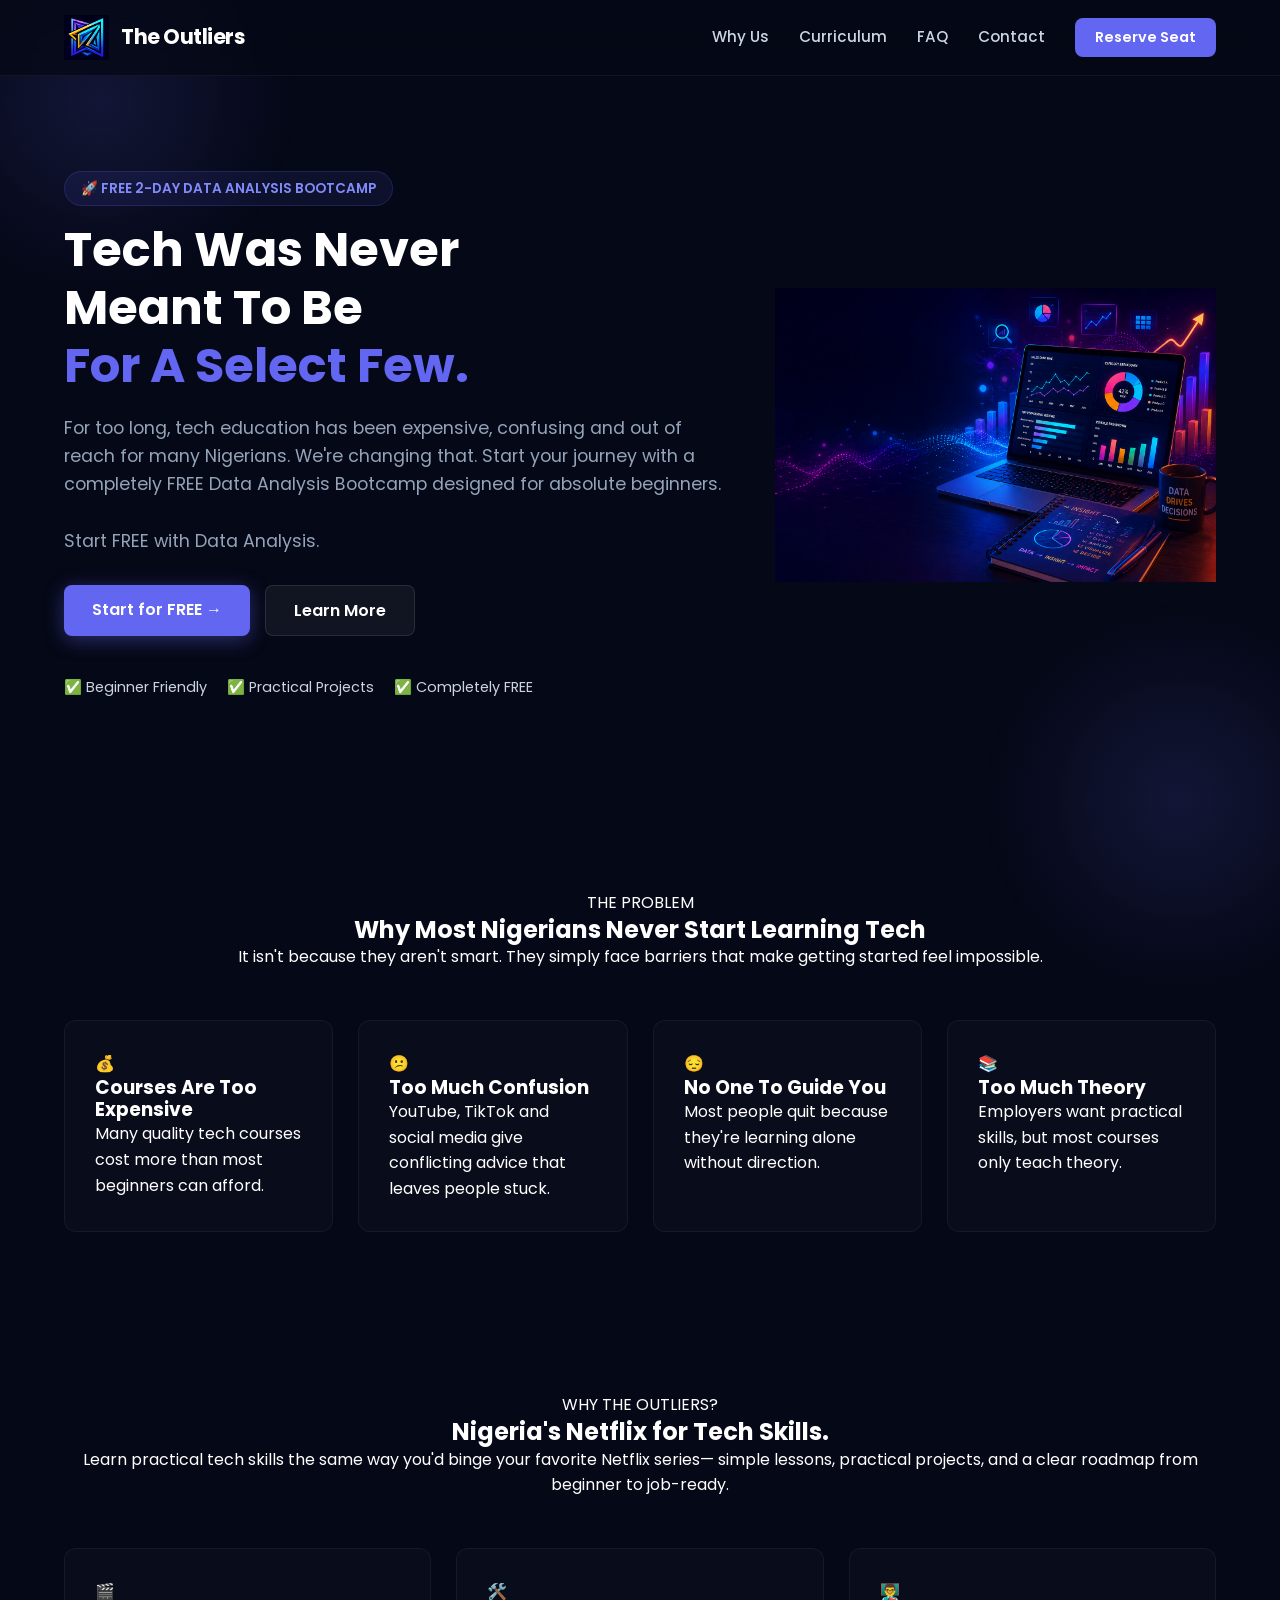
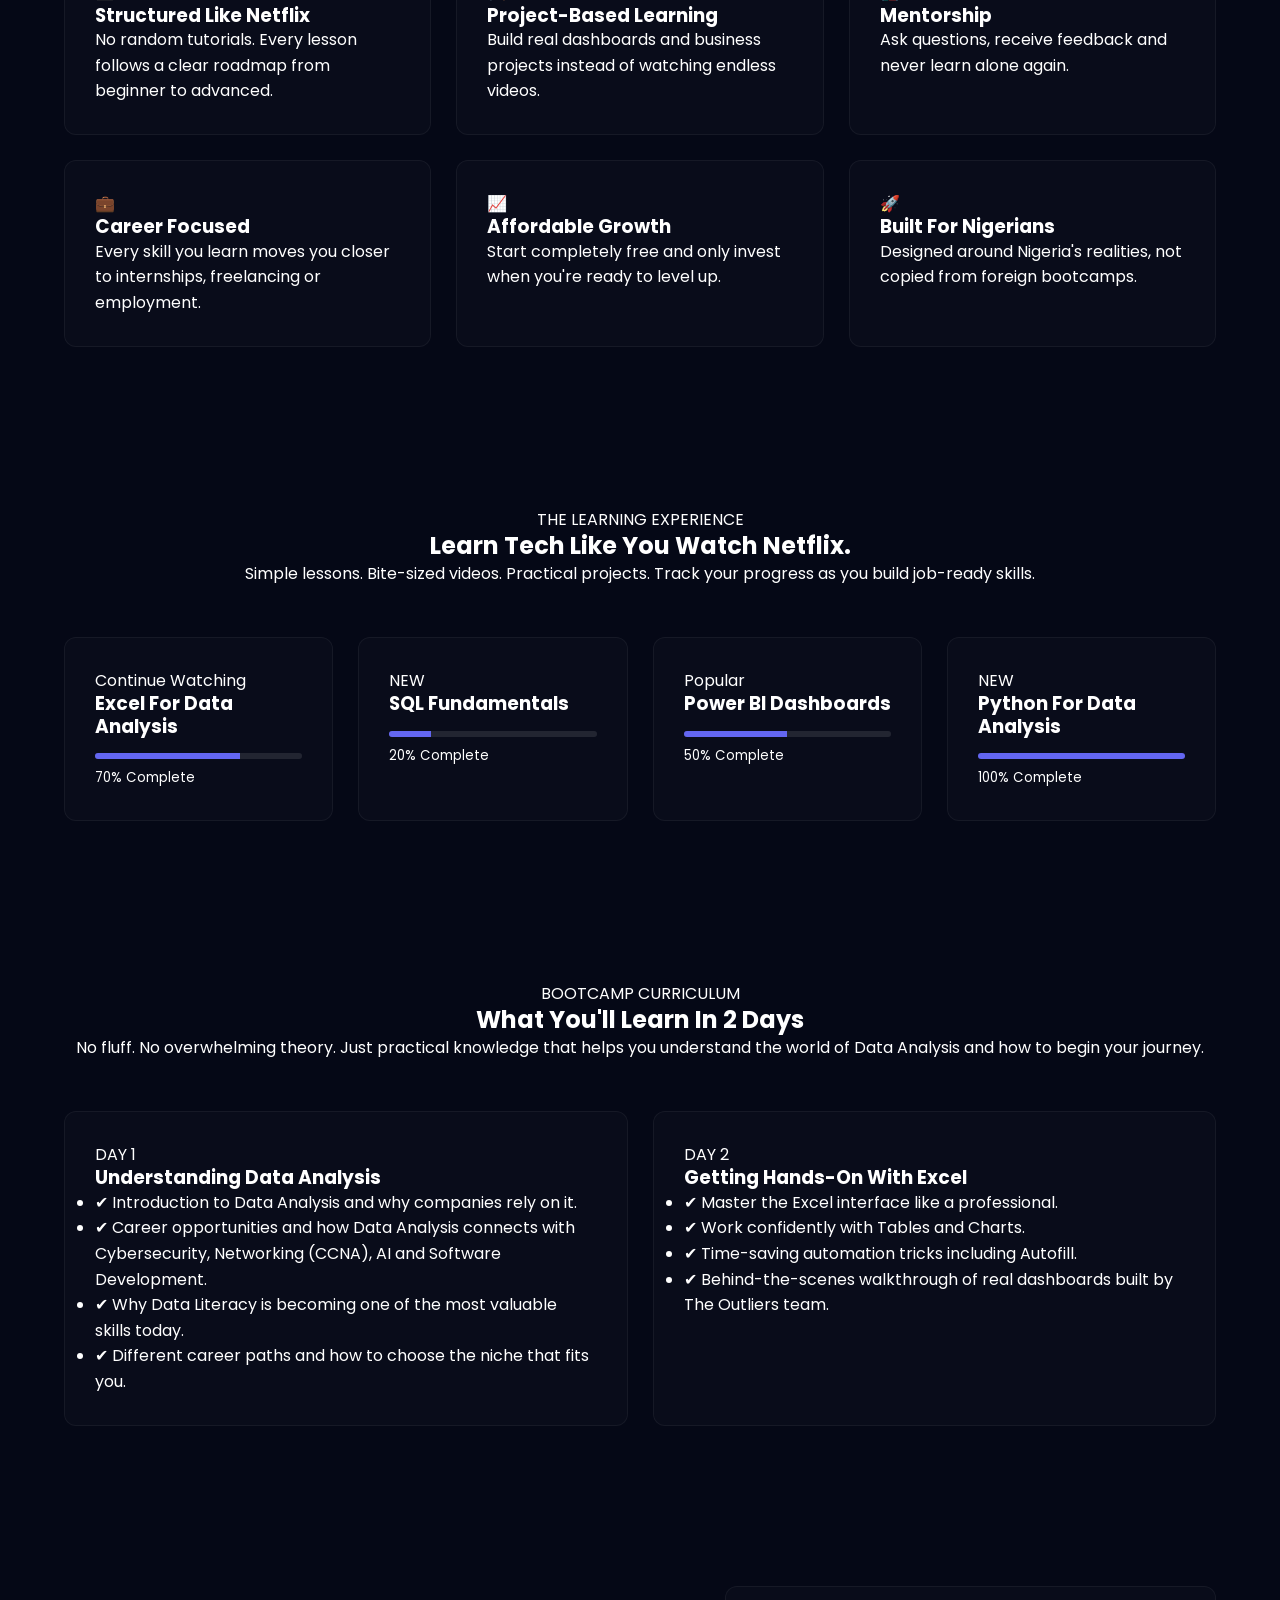
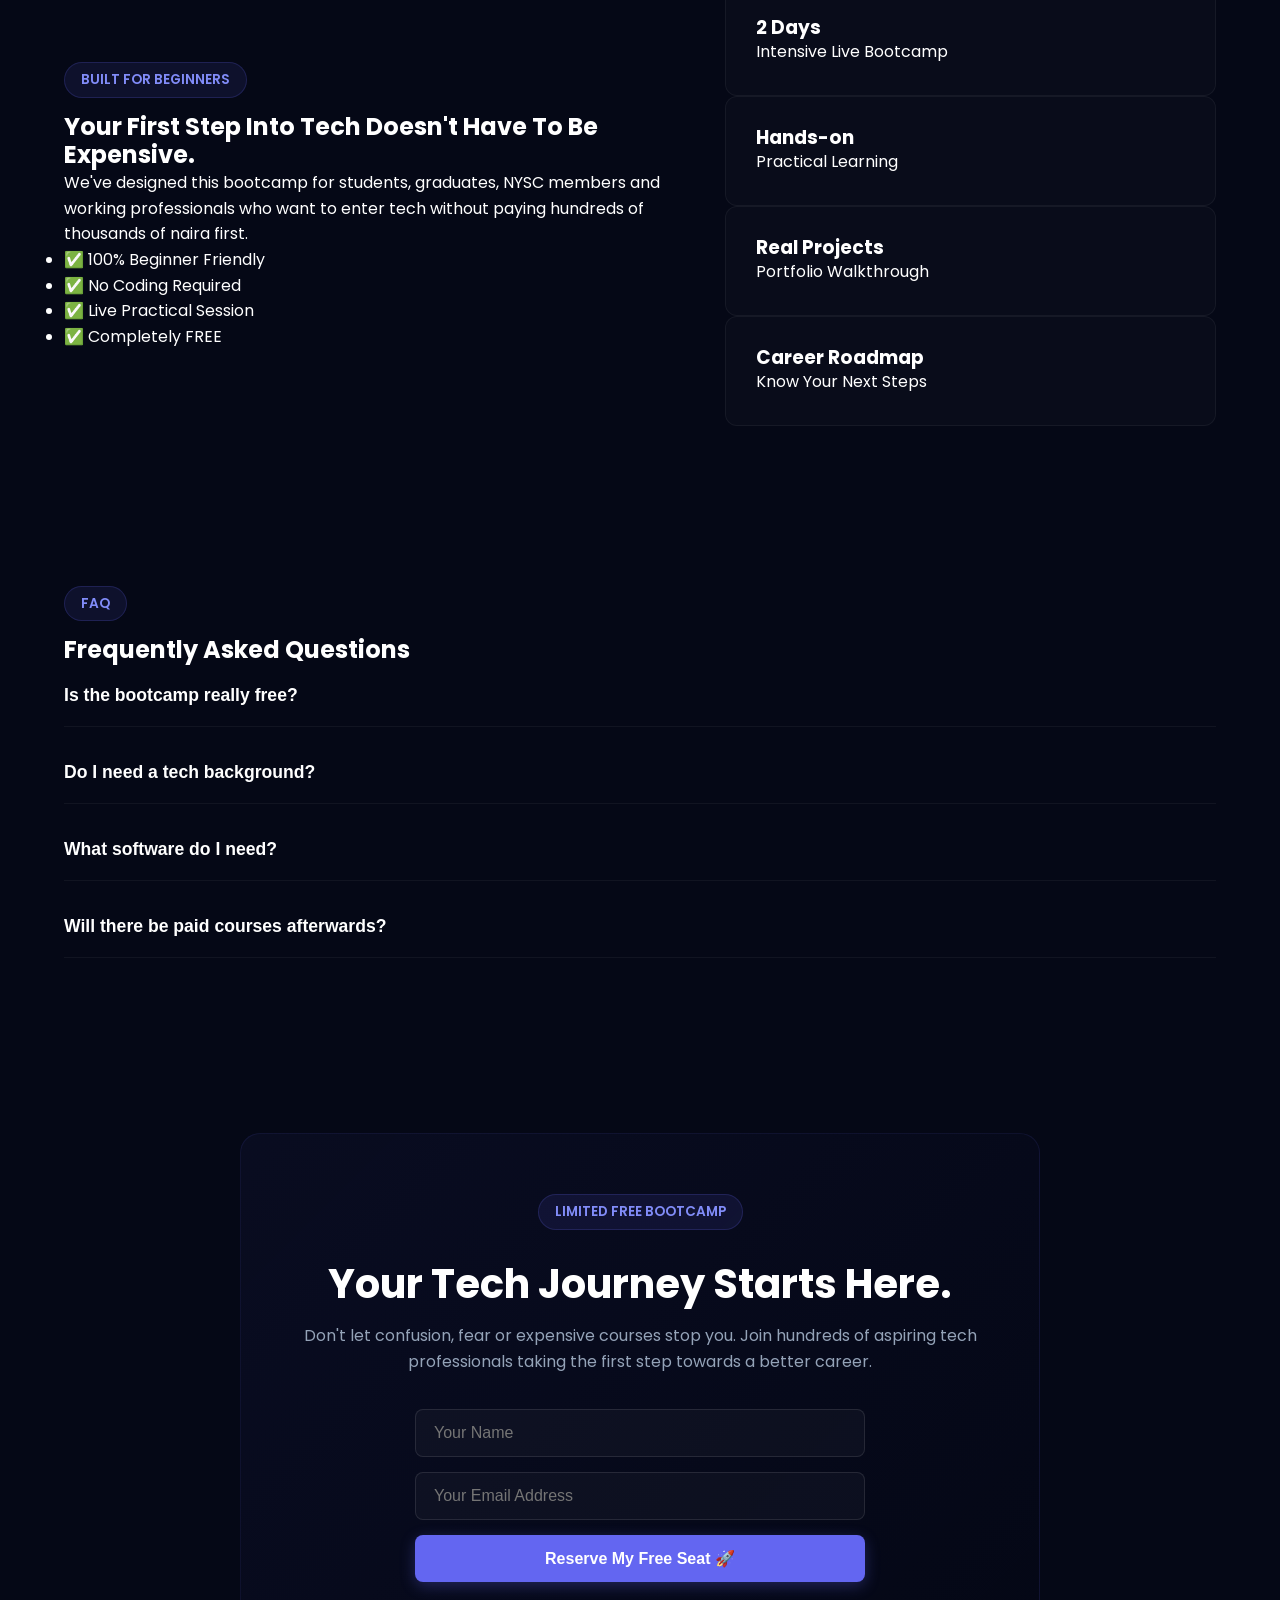
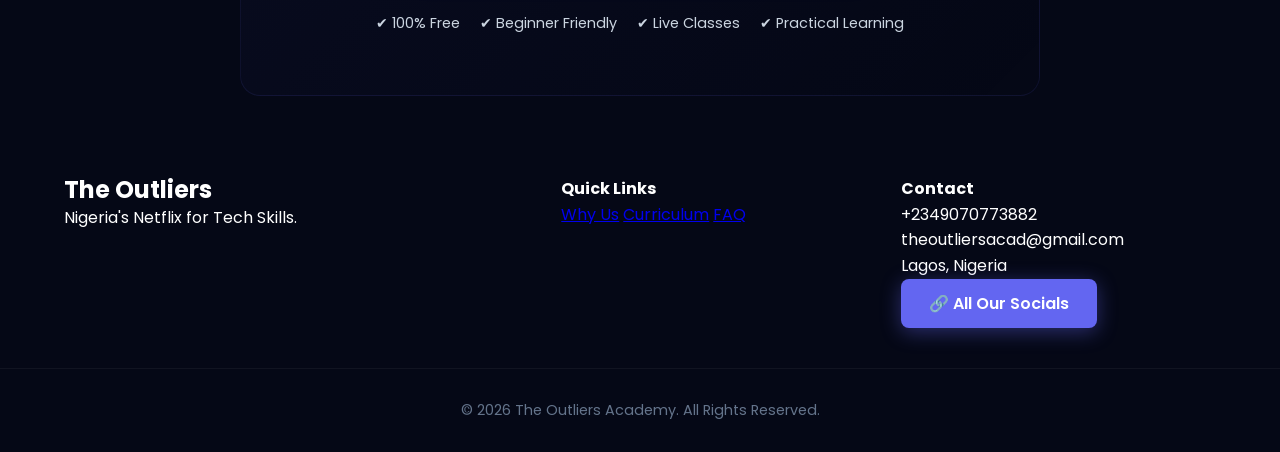
==== index.html @ c33d3b30 "free" ====
<!DOCTYPE html>
<html lang="en">

<head>

<meta charset="UTF-8">
<meta name="viewport" content="width=device-width, initial-scale=1.0">

<title>The Outliers Academy</title>

<link rel="preconnect" href="https://fonts.googleapis.com">
<link rel="preconnect" href="https://fonts.gstatic.com" crossorigin>

<link href="https://fonts.googleapis.com/css2?family=Poppins:wght@300;400;500;600;700;800&display=swap" rel="stylesheet">

<link rel="stylesheet" href="https://cdnjs.cloudflare.com/ajax/libs/font-awesome/6.7.2/css/all.min.css">

<link rel="stylesheet" href="style.css">
<link rel="icon" type="image/png" href="assets/images/logo.png">

</head> 

<body>

<div class="background-glow glow1"></div>
<div class="background-glow glow2"></div>

<header>
    <div class="container nav">
        <div class="logo">
            <img src="assets/images/logo.png" alt="The Outliers Logo">
            <h2>The Outliers</h2>
        </div>

        <nav>
            <a href="#why-us">Why Us</a>
            <a href="#curriculum">Curriculum</a>
            <a href="#faq">FAQ</a>
            <a href="#contact">Contact</a>
            <a href="#register" class="nav-btn">Reserve Seat</a>
        </nav>

        <div class="menu-toggle">
            <i class="fas fa-bars"></i>
        </div>
    </div>
</header>

<section class="hero" id="home">

    <div class="container hero-grid">

        <div class="hero-left">

            <span class="badge">
                🚀 FREE 2-Day Data Analysis Bootcamp
            </span>

            <h1>
                Tech Was Never
                <br>
                Meant To Be
                <span>For A Select Few.</span>
            </h1>

            <p>
                For too long, tech education has been expensive, confusing and out of reach for many Nigerians. 
                We're changing that. Start your journey with a completely FREE Data Analysis Bootcamp designed for absolute beginners.
                <br><br>
                Start FREE with Data Analysis.
            </p>

            <div class="hero-buttons">

                <a href="#register" class="primary-btn">
                    Start for FREE →
                </a>

                <a href="#curriculum" class="secondary-btn">
                    Learn More
                </a>

            </div>

            <div class="hero-stats">

                <div>
                    ✅ Beginner Friendly
                </div>

                <div>
                    ✅ Practical Projects
                </div>

                <div>
                    ✅ Completely FREE
                </div>

            </div>

        </div>

        <div class="hero-right">

            <div class="image-glow"></div>

            <img src="./assets/images/hero-image.png" alt="Hero">

        </div>

    </div>

</section>

<section class="problem" id="problem">

    <div class="container">

        <div class="section-title">

            <span>THE PROBLEM</span>

            <h2>
                Why Most Nigerians Never Start Learning Tech
            </h2>

            <p>
                It isn't because they aren't smart.
                They simply face barriers that make getting started feel impossible.
            </p>

        </div>

        <div class="problem-grid">

            <div class="problem-card">

                <div class="icon">💰</div>

                <h3>Courses Are Too Expensive</h3>

                <p>
                    Many quality tech courses cost more than most beginners can afford.
                </p>

            </div>

            <div class="problem-card">

                <div class="icon">😕</div>

                <h3>Too Much Confusion</h3>

                <p>
                    YouTube, TikTok and social media give conflicting advice that leaves people stuck.
                </p>

            </div>

            <div class="problem-card">

                <div class="icon">😔</div>

                <h3>No One To Guide You</h3>

                <p>
                    Most people quit because they're learning alone without direction.
                </p>

            </div>

            <div class="problem-card">

                <div class="icon">📚</div>

                <h3>Too Much Theory</h3>

                <p>
                    Employers want practical skills, but most courses only teach theory.
                </p>

            </div>

        </div>

    </div>

</section>

<section class="why-us" id="why-us">

    <div class="container">

        <div class="section-title">

            <span>WHY THE OUTLIERS?</span>

            <h2>Nigeria's Netflix for Tech Skills.</h2>

            <p>
                Learn practical tech skills the same way you'd binge your favorite Netflix series—
                simple lessons, practical projects, and a clear roadmap from beginner to job-ready.
            </p>

        </div>

        <div class="features-grid">

            <div class="feature-card">
                <div class="feature-icon">🎬</div>
                <h3>Structured Like Netflix</h3>
                <p>
                    No random tutorials. Every lesson follows a clear roadmap from beginner to advanced.
                </p>
            </div>

            <div class="feature-card">
                <div class="feature-icon">🛠️</div>
                <h3>Project-Based Learning</h3>
                <p>
                    Build real dashboards and business projects instead of watching endless videos.
                </p>
            </div>

            <div class="feature-card">
                <div class="feature-icon">👨‍🏫</div>
                <h3>Mentorship</h3>
                <p>
                    Ask questions, receive feedback and never learn alone again.
                </p>
            </div>

            <div class="feature-card">
                <div class="feature-icon">💼</div>
                <h3>Career Focused</h3>
                <p>
                    Every skill you learn moves you closer to internships, freelancing or employment.
                </p>
            </div>

            <div class="feature-card">
                <div class="feature-icon">📈</div>
                <h3>Affordable Growth</h3>
                <p>
                    Start completely free and only invest when you're ready to level up.
                </p>
            </div>

            <div class="feature-card">
                <div class="feature-icon">🚀</div>
                <h3>Built For Nigerians</h3>
                <p>
                    Designed around Nigeria's realities, not copied from foreign bootcamps.
                </p>
            </div>

        </div>

    </div>

</section>

<section class="platform" id="platform">

    <div class="container">

        <div class="section-title">

            <span>THE LEARNING EXPERIENCE</span>

            <h2>Learn Tech Like You Watch Netflix.</h2>

            <p>
                Simple lessons. Bite-sized videos. Practical projects.
                Track your progress as you build job-ready skills.
            </p>

        </div>

        <div class="course-grid">

            <div class="course-card">

                <span class="tag">Continue Watching</span>

                <h3>Excel For Data Analysis</h3>

                <div class="progress">

                    <div class="progress-fill fill70"></div>

                </div>

                <small>70% Complete</small>

            </div>

            <div class="course-card">

                <span class="tag new">NEW</span>

                <h3>SQL Fundamentals</h3>

                <div class="progress">

                    <div class="progress-fill fill20"></div>

                </div>

                <small>20% Complete</small>

            </div>

            <div class="course-card">

                <span class="tag">Popular</span>

                <h3>Power BI Dashboards</h3>

                <div class="progress">

                    <div class="progress-fill fill50"></div>

                </div>

                <small>50% Complete</small>

            </div>

            <div class="course-card">

                <span class="tag new">NEW</span>

                <h3>Python For Data Analysis</h3>

                <div class="progress">

                    <div class="progress-fill fill10"></div>

                </div>

                <small>100% Complete</small>

            </div>

        </div>

    </div>

</section>

<section class="curriculum" id="curriculum">

    <div class="container">

        <div class="section-title">

            <span>BOOTCAMP CURRICULUM</span>

            <h2>What You'll Learn In 2 Days</h2>

            <p>
                No fluff. No overwhelming theory.
                Just practical knowledge that helps you understand the world of Data Analysis and how to begin your journey.
            </p>

        </div>

        <div class="day-grid">

            <div class="day-card">

                <div class="day-number">
                    DAY 1
                </div>

                <h3>Understanding Data Analysis</h3>

                <ul>

                    <li>✔ Introduction to Data Analysis and why companies rely on it.</li>

                    <li>✔ Career opportunities and how Data Analysis connects with Cybersecurity, Networking (CCNA), AI and Software Development.</li>

                    <li>✔ Why Data Literacy is becoming one of the most valuable skills today.</li>

                    <li>✔ Different career paths and how to choose the niche that fits you.</li>

                </ul>

            </div>

            <div class="day-card">

                <div class="day-number">
                    DAY 2
                </div>

                <h3>Getting Hands-On With Excel</h3>

                <ul>

                    <li>✔ Master the Excel interface like a professional.</li>

                    <li>✔ Work confidently with Tables and Charts.</li>

                    <li>✔ Time-saving automation tricks including Autofill.</li>

                    <li>✔ Behind-the-scenes walkthrough of real dashboards built by The Outliers team.</li>

                </ul>

            </div>

        </div>

    </div>

</section>

<section class="trust" id="trust">
    <div class="container trust-grid">

        <div class="trust-left">
            <span class="section-tag">
                Built for Beginners
            </span>

            <h2>
                Your First Step Into Tech Doesn't Have To Be Expensive.
            </h2>

            <p>
                We've designed this bootcamp for students, graduates,
                NYSC members and working professionals who want to enter
                tech without paying hundreds of thousands of naira first.
            </p>

            <ul class="trust-list">
                <li>✅ 100% Beginner Friendly</li>
                <li>✅ No Coding Required</li>
                <li>✅ Live Practical Session</li>
                <li>✅ Completely FREE</li>
            </ul>
        </div>

        <div class="trust-right">

            <div class="stat-card">
                <h3>2 Days</h3>
                <p>Intensive Live Bootcamp</p>
            </div>

            <div class="stat-card">
                <h3>Hands-on</h3>
                <p>Practical Learning</p>
            </div>

            <div class="stat-card">
                <h3>Real Projects</h3>
                <p>Portfolio Walkthrough</p>
            </div>

            <div class="stat-card">
                <h3>Career Roadmap</h3>
                <p>Know Your Next Steps</p>
            </div>

        </div>

    </div>
</section>

<section class="faq" id="faq">

    <div class="container">

        <span class="section-tag">
            FAQ
        </span>

        <h2>Frequently Asked Questions</h2>

        <div class="faq-item">

            <button class="faq-question">
                Is the bootcamp really free?
            </button>

            <div class="faq-answer">
                Yes. There is absolutely no payment required to join this
                2-Day Data Analysis Bootcamp.
            </div>

        </div>

        <div class="faq-item">

            <button class="faq-question">
                Do I need a tech background?
            </button>

            <div class="faq-answer">
                Not at all. We start from scratch and explain everything
                assuming you've never written a line of code.
            </div>

        </div>

        <div class="faq-item">

            <button class="faq-question">
                What software do I need?
            </button>

            <div class="faq-answer">
                Just a laptop and Microsoft Excel.
            </div>

        </div>

        <div class="faq-item">

            <button class="faq-question">
                Will there be paid courses afterwards?
            </button>

            <div class="faq-answer">
                Yes. The bootcamp is free, and afterwards we'll show you
                how to continue learning if you want to build a career.
            </div>

        </div>

    </div>

</section>

<section class="cta" id="register">

    <div class="container">

        <div class="cta-box">

            <span class="section-tag">
                LIMITED FREE BOOTCAMP
            </span>

            <h2>
                Your Tech Journey Starts Here.
            </h2>

            <p>

                Don't let confusion, fear or expensive courses stop you.

                Join hundreds of aspiring tech professionals taking the first
                step towards a better career.

            </p>

          <form action="https://formsubmit.co/arogundaderidwan38@gmail.com" method="POST">
    
    <input type="hidden" name="_next" value="https://theoutliersinc.github.io/The-Outliers-Academy/pages/thank-you.html">

    <input type="hidden" name="_autoresponse" value="Thank you for registering at The Outliers Academy! We have received your submission. Make sure to click on the WhatsApp link on the thank you page to join the waiting list.">

    <input type="hidden" name="_subject" value="New Outliers Academy Registration!">
    <input type="hidden" name="_captcha" value="false">
    <input type="text" name="_honey" style="display:none">

    <div class="input-group">
        <input type="text" name="name" placeholder="Your Name" required>
    </div>
    
    <div class="input-group">
        <input type="email" name="email" placeholder="Your Email Address" required>
    </div>

    <button type="submit">
        Reserve My Free Seat 🚀
    </button>
</form>

            <div class="cta-features">

                <span>✔ 100% Free</span>

                <span>✔ Beginner Friendly</span>

                <span>✔ Live Classes</span>

                <span>✔ Practical Learning</span>

            </div>

        </div>

    </div>

</section>

<footer id="contact">

    <div class="container footer">

        <div>

            <h2>The Outliers</h2>

            <p>

                Nigeria's Netflix for Tech Skills.

            </p>

        </div>

        <div>

            <h4>Quick Links</h4>

<a href="#why-us">Why Us</a>

<a href="#curriculum">Curriculum</a>

<a href="#faq">FAQ</a>      
        </div>

        <div>

            <h4>Contact</h4>
            <p>+2349070773882</p>
            <p>theoutliersacad@gmail.com</p>

            <p>Lagos, Nigeria</p>

            <a href="https://linktr.ee/theoutliersacad" class="primary-btn" target="_blank">
    🔗 All Our Socials
</a>

        </div>

    </div>

    <div class="copyright">

        © 2026 The Outliers Academy. All Rights Reserved.

    </div>

</footer>

<script src="script.js"></script>


<!-- Mobile Sticky CTA -->

<div class="mobile-cta">

    <a href="#register">

        🚀 Reserve My Free Seat

    </a>

</div>

</body>

</html>
---- style.css ----
/* ==========================================================================
   1. GLOBAL RESET & BASE STYLES
   ========================================================================== */
* {
    margin: 0;
    padding: 0;
    box-sizing: border-box;
    scroll-behavior: smooth;
}

body {
    font-family: 'Poppins', sans-serif;
    background: #050816;
    color: white;
    overflow-x: hidden;
    line-height: 1.6;
}

.container {
    width: 90%;
    max-width: 1200px;
    margin: 0 auto;
}

section {
    padding: 80px 0;
    position: relative;
}

/* Background Ambient Glows */
.background-glow {
    position: fixed;
    width: 400px;
    height: 400px;
    background: radial-gradient(circle, rgba(99, 102, 241, 0.15) 0%, rgba(0,0,0,0) 70%);
    pointer-events: none;
    z-index: -1;
}
.glow1 { top: -100px; left: -100px; }
.glow2 { bottom: -100px; right: -100px; }

/* ==========================================================================
   2. HEADER & NAVIGATION
   ========================================================================== */
header {
    position: fixed;
    top: 0;
    width: 100%;
    z-index: 1000;
    background: rgba(5, 8, 22, 0.75);
    backdrop-filter: blur(15px);
    border-bottom: 1px solid rgba(255, 255, 255, 0.05);
}

.nav {
    display: flex;
    justify-content: space-between;
    align-items: center;
    padding: 15px 0;
}

.logo {
    display: flex;
    align-items: center;
    gap: 12px;
}

.logo img {
    width: 45px;
    height: auto;
}

.logo h2 {
    font-size: 1.3rem;
    font-weight: 700;
    letter-spacing: -0.5px;
}

nav {
    display: flex;
    align-items: center;
    gap: 30px;
}

nav a {
    color: #cbd5e1;
    text-decoration: none;
    font-size: 0.95rem;
    font-weight: 500;
    transition: color 0.3s ease;
}

nav a:hover {
    color: #6366f1;
}

.menu-toggle {
    display: none;
    font-size: 1.5rem;
    color: white;
    cursor: pointer;
}

/* ==========================================================================
   3. TYPOGRAPHY & BUTTON COMMON STYLES
   ========================================================================== */
.section-title, .section-tag {
    text-align: center;
    margin-bottom: 50px;
}

.section-tag, .badge {
    display: inline-block;
    padding: 6px 16px;
    background: rgba(99, 102, 241, 0.1);
    border: 1px solid rgba(99, 102, 241, 0.2);
    color: #818cf8;
    border-radius: 50px;
    font-size: 0.85rem;
    font-weight: 600;
    text-transform: uppercase;
    margin-bottom: 15px;
}

h1, h2, h3 {
    font-weight: 700;
    line-height: 1.2;
}

/* Master Buttons */
.primary-btn, .secondary-btn, .nav-btn {
    display: inline-block;
    padding: 12px 28px;
    border-radius: 8px;
    font-weight: 600;
    text-decoration: none;
    transition: all 0.3s ease;
    text-align: center;
    cursor: pointer;
}

.primary-btn {
    background: #6366f1;
    color: white;
    box-shadow: 0 4px 20px rgba(99, 102, 241, 0.4);
}

.primary-btn:hover {
    background: #4f46e5;
    transform: translateY(-2px);
}

.secondary-btn {
    background: rgba(255, 255, 255, 0.05);
    color: white;
    border: 1px solid rgba(255, 255, 255, 0.1);
}

.secondary-btn:hover {
    background: rgba(255, 255, 255, 0.1);
}

.nav-btn {
    padding: 8px 20px;
    background: #6366f1;
    color: white;
    font-size: 0.9rem;
}

/* ==========================================================================
   4. SECTIONS (HERO, GRIDS, CARDS)
   ========================================================================== */
/* Hero */
.hero {
    padding-top: 140px;
    min-height: 90vh;
    display: flex;
    align-items: center;
}

.hero-grid {
    display: grid;
    grid-template-columns: 1.2fr 0.8fr;
    gap: 50px;
    align-items: center;
}

.hero-left h1 {
    font-size: 3rem;
    margin-bottom: 20px;
}

.hero-left h1 span {
    color: #6366f1;
    display: block;
}

.hero-left p {
    color: #94a3b8;
    font-size: 1.1rem;
    margin-bottom: 30px;
}

.hero-buttons {
    display: flex;
    gap: 15px;
    margin-bottom: 40px;
}

.hero-stats {
    display: flex;
    gap: 20px;
    color: #cbd5e1;
    font-size: 0.9rem;
}

.hero-right {
    position: relative;
}

.hero-right img {
    width: 100%;
    max-width: 450px;
    height: auto;
    display: block;
    margin: 0 auto;
}

/* Core Component Grids */
.problem-grid, .features-grid, .course-grid, .day-grid, .trust-grid, .footer {
    display: grid;
    gap: 25px;
}

.problem-grid { grid-template-columns: repeat(4, 1fr); }
.features-grid { grid-template-columns: repeat(3, 1fr); }
.course-grid { grid-template-columns: repeat(4, 1fr); }
.day-grid { grid-template-columns: repeat(2, 1fr); }
.trust-grid { grid-template-columns: 1.1fr 0.9fr; gap: 60px; align-items: center; }
.footer { grid-template-columns: 1.5fr 1fr 1fr; padding-bottom: 40px; }

/* Dynamic Layout Cards */
.problem-card, .feature-card, .course-card, .day-card, .stat-card {
    background: rgba(255, 255, 255, 0.02);
    border: 1px solid rgba(255, 255, 255, 0.05);
    padding: 30px;
    border-radius: 12px;
    transition: transform 0.3s ease;
}

.problem-card:hover, .feature-card:hover, .course-card:hover {
    transform: translateY(-5px);
    border-color: rgba(99, 102, 241, 0.2);
}

/* Progress Bar Components */
.progress {
    background: rgba(255, 255, 255, 0.1);
    height: 6px;
    border-radius: 10px;
    margin: 15px 0 5px 0;
    overflow: hidden;
}
.progress-fill { background: #6366f1; height: 100%; }
.fill70 { width: 70%; }
.fill20 { width: 20%; }
.fill50 { width: 50%; }
.fill10 { width: 100%; }

/* FAQ Accordion Layout */
.faq-item {
    border-bottom: 1px solid rgba(255, 255, 255, 0.05);
    margin-bottom: 15px;
}
.faq-question {
    width: 100%;
    background: none;
    border: none;
    color: white;
    text-align: left;
    padding: 20px 0;
    font-size: 1.1rem;
    font-weight: 600;
    cursor: pointer;
}
.faq-answer {
    max-height: 0;
    overflow: hidden;
    color: #94a3b8;
    transition: max-height 0.3s ease;
}
.faq-item.active .faq-answer {
    max-height: 200px;
    padding-bottom: 20px;
}

/* ==========================================================================
   5. REGISTRATION REGION & GLOBAL FORM CONTAINER
   ========================================================================== */
.cta-box {
    background: linear-gradient(135deg, rgba(99, 102, 241, 0.05) 0%, rgba(5, 8, 22, 0) 100%);
    border: 1px solid rgba(99, 102, 241, 0.1);
    padding: 60px;
    border-radius: 20px;
    text-align: center;
    max-width: 800px;
    margin: 0 auto;
}

.cta-box h2 { font-size: 2.5rem; margin: 15px 0; }
.cta-box p { color: #94a3b8; margin-bottom: 35px; }

form {
    display: flex;
    flex-direction: column;
    gap: 15px;
    width: 100%;
    max-width: 450px;
    margin: 0 auto 30px auto;
}

.input-group { width: 100%; }

form input[type="text"],
form input[type="email"] {
    width: 100%;
    padding: 14px 18px;
    border-radius: 8px;
    border: 1px solid rgba(255, 255, 255, 0.1);
    background: rgba(255, 255, 255, 0.03);
    color: white;
    font-size: 1rem;
}

form input:focus {
    outline: none;
    border-color: #6366f1;
    background: rgba(255, 255, 255, 0.05);
}

form button[type="submit"] {
    width: 100%;
    padding: 14px;
    background: #6366f1;
    color: white;
    border: none;
    border-radius: 8px;
    font-size: 1rem;
    font-weight: 600;
    cursor: pointer;
    box-shadow: 0 4px 15px rgba(99, 102, 241, 0.3);
}

form button[type="submit"]:hover {
    background: #4f46e5;
}

.cta-features {
    display: flex;
    justify-content: center;
    gap: 20px;
    flex-wrap: wrap;
    color: #cbd5e1;
    font-size: 0.9rem;
}

/* Footer Copyright Base Rules */
.copyright {
    text-align: center;
    border-top: 1px solid rgba(255, 255, 255, 0.05);
    padding: 30px 0;
    color: #64748b;
    font-size: 0.9rem;
}

.mobile-cta { display: none; }

/* ==========================================================================
   6. RESPONSIVE MEDIA BREAKPOINTS (Pure Mobile Isolation)
   ========================================================================== */
@media screen and (max-width: 1024px) {
    .problem-grid { grid-template-columns: repeat(2, 1fr); }
    .features-grid { grid-template-columns: repeat(2, 1fr); }
    .course-grid { grid-template-columns: repeat(2, 1fr); }
}

@media screen and (max-width: 768px) {
    section { padding: 60px 0; }
    
    .menu-toggle { display: block; }
    
    header nav {
        position: fixed;
        top: 0;
        right: -100%;
        width: 75%;
        height: 100vh;
        background: rgba(5, 8, 22, 0.98);
        backdrop-filter: blur(20px);
        display: flex;
        flex-direction: column;
        align-items: center;
        justify-content: center;
        gap: 30px;
        transition: right 0.4s ease;
    }
    
    header nav.active { right: 0; }
    
    .hero-grid, .trust-grid, .day-grid, .footer {
        grid-template-columns: 1fr;
        text-align: center;
    }
    
    .hero-left h1 { font-size: 2.2rem; }
    .hero-buttons { flex-direction: column; }
    .hero-stats { justify-content: center; }
    
    .problem-grid, .features-grid, .course-grid {
        grid-template-columns: 1fr;
    }
    
    .cta-box { padding: 30px 20px; }
    .cta-box h2 { font-size: 1.8rem; }
    
    /* Mobile Fixed Bottom Anchor Button Trigger */
    .mobile-cta {
        display: block;
        position: fixed;
        bottom: 0;
        left: 0;
        width: 100%;
        padding: 15px;
        background: rgba(5, 8, 22, 0.9);
        backdrop-filter: blur(10px);
        border-top: 1px solid rgba(255, 255, 255, 0.1);
        z-index: 999;
    }
    
    .mobile-cta a {
        display: block;
        width: 100%;
        padding: 14px;
        background: #6366f1;
        color: white;
        text-align: center;
        text-decoration: none;
        border-radius: 8px;
        font-weight: 600;
    }
}

/* ==========================================================
   THANK YOU PAGE
========================================================== */

.thank-you {
    min-height: 100vh;
    padding: 140px 20px 80px;
    display: flex;
    flex-direction: column;
    align-items: center;
    justify-content: center;
    max-width: 760px;
    margin: 0 auto;
    text-align: center;
}

.thank-logo {
    width: 120px;
    margin-bottom: 25px;
}

.success-icon {
    font-size: 4rem;
    margin-bottom: 15px;
    animation: pop 0.6s ease;
}

.success-badge {
    display: inline-block;
    padding: 8px 18px;
    border-radius: 50px;
    background: rgba(34,197,94,.12);
    border: 1px solid rgba(34,197,94,.3);
    color: #4ade80;
    font-weight: 600;
    margin-bottom: 20px;
}

.thank-you h1 {
    font-size: 3rem;
    margin-bottom: 20px;
}

.thank-text {
    color: #cbd5e1;
    font-size: 1.1rem;
    line-height: 1.8;
    max-width: 620px;
    margin-bottom: 40px;
}

.next-step-card {
    width: 100%;
    background: rgba(255,255,255,.03);
    border: 1px solid rgba(99,102,241,.18);
    border-radius: 18px;
    padding: 40px;
    margin-bottom: 35px;
    backdrop-filter: blur(12px);
    box-shadow: 0 20px 45px rgba(0,0,0,.35);
}

.next-step-card h2 {
    margin-bottom: 18px;
    color: white;
}

.next-step-card p {
    color: #cbd5e1;
    line-height: 1.8;
    margin-bottom: 25px;
}

.next-steps {
    width: 100%;
    background: rgba(255,255,255,.02);
    border: 1px solid rgba(255,255,255,.06);
    border-radius: 18px;
    padding: 35px;
    margin-bottom: 35px;
}

.next-steps h2 {
    margin-bottom: 30px;
}

.step {
    display: flex;
    align-items: flex-start;
    gap: 16px;
    text-align: left;
    margin-bottom: 22px;
}

.step:last-child {
    margin-bottom: 0;
}

.step span {
    font-size: 1.4rem;
    min-width: 30px;
}

.step p {
    color: #cbd5e1;
    line-height: 1.7;
}

.whatsapp-btn {
    display: inline-block;
    background: linear-gradient(135deg,#25D366,#1EBE5D);
    color: white;
    text-decoration: none;
    padding: 15px 34px;
    border-radius: 10px;
    font-weight: 700;
    transition: .3s;
    box-shadow: 0 8px 25px rgba(37,211,102,.35);
}

.whatsapp-btn:hover {
    transform: translateY(-3px);
    box-shadow: 0 12px 30px rgba(37,211,102,.45);
}

.thank-you .secondary-btn {
    margin-top: 10px;
}

@keyframes pop {
    0%{
        transform:scale(.4);
        opacity:0;
    }
    70%{
        transform:scale(1.15);
    }
    100%{
        transform:scale(1);
        opacity:1;
    }
}

@media (max-width:768px){

    .thank-you{
        padding:110px 20px 60px;
    }

    .thank-logo{
        width:90px;
    }

    .thank-you h1{
        font-size:2.2rem;
    }

    .thank-text{
        font-size:1rem;
    }

    .next-step-card,
    .next-steps{
        padding:25px;
    }

    .step{
        align-items:flex-start;
    }

    .whatsapp-btn{
        width:100%;
        padding:16px;
    }
}

html {
    scroll-behavior: smooth;
}

#why-us,
#curriculum,
#faq,
#register,
#contact {
    scroll-margin-top: 100px;
}
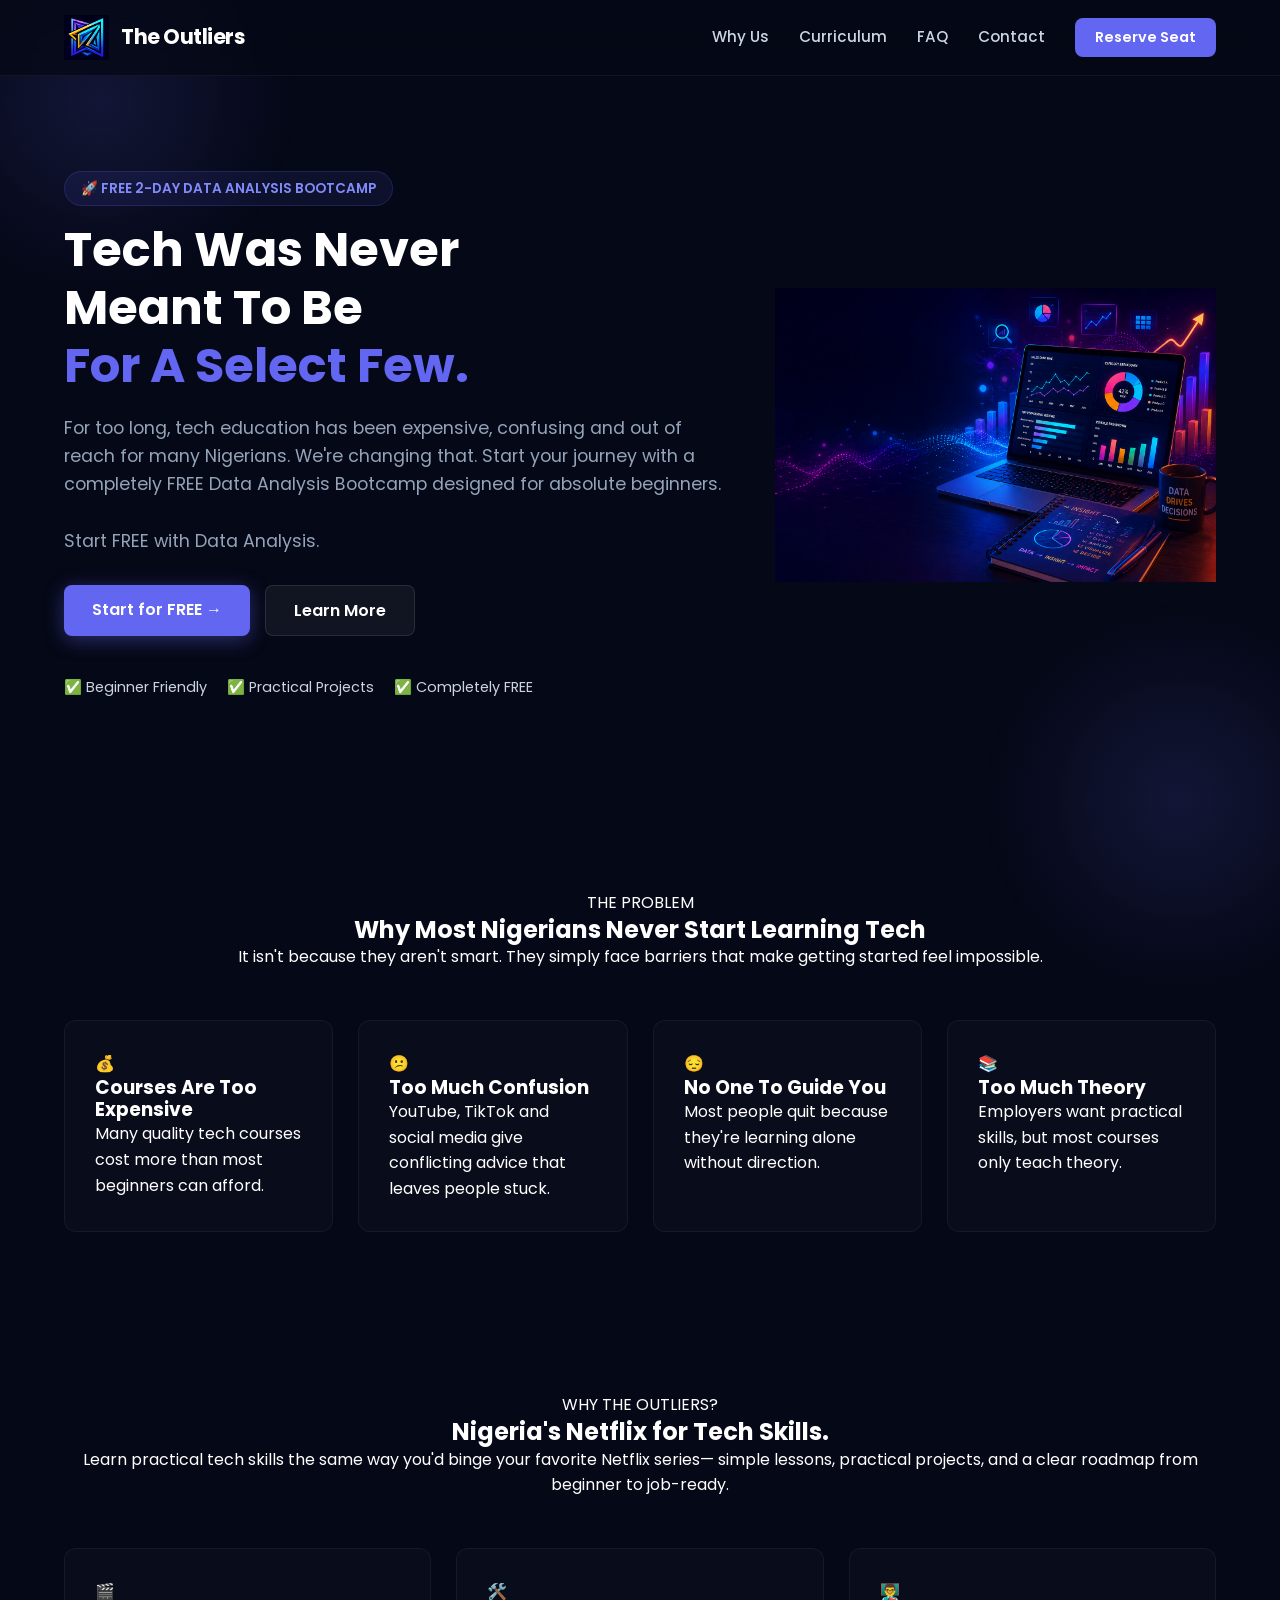
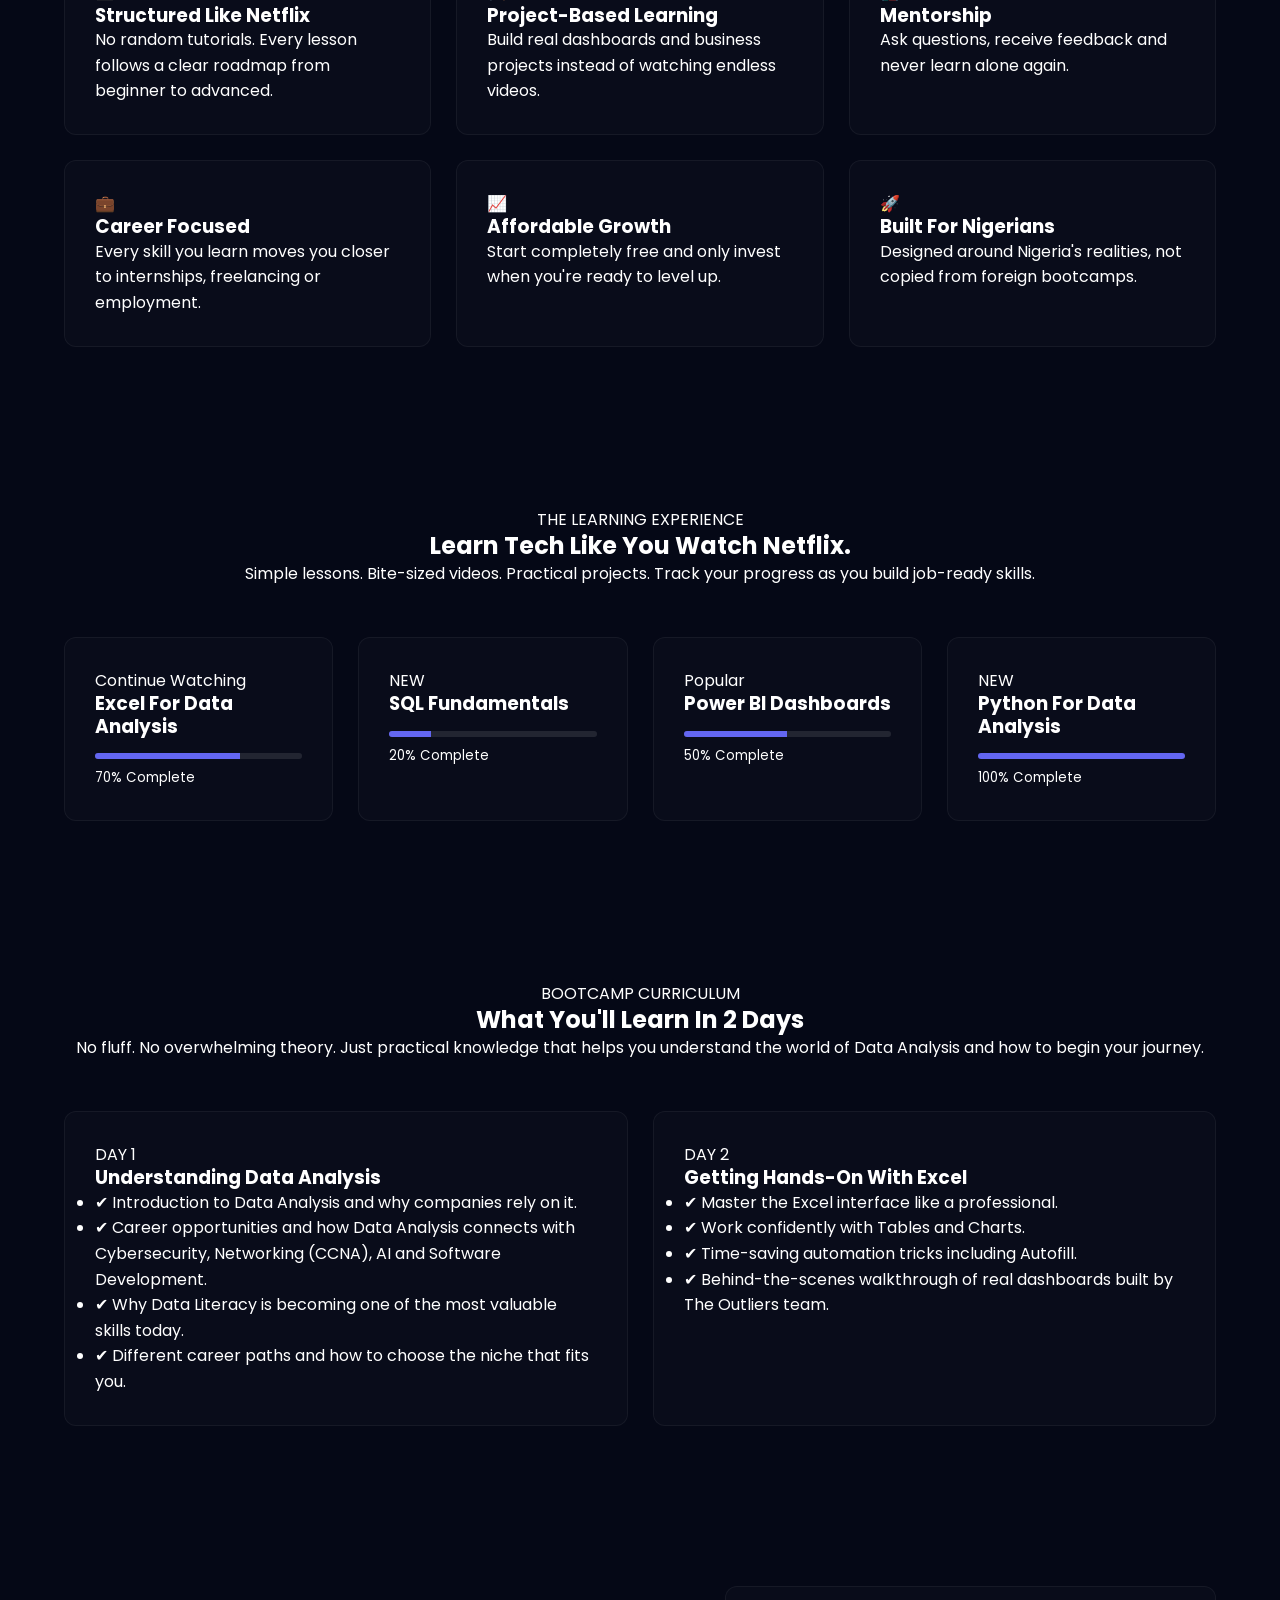
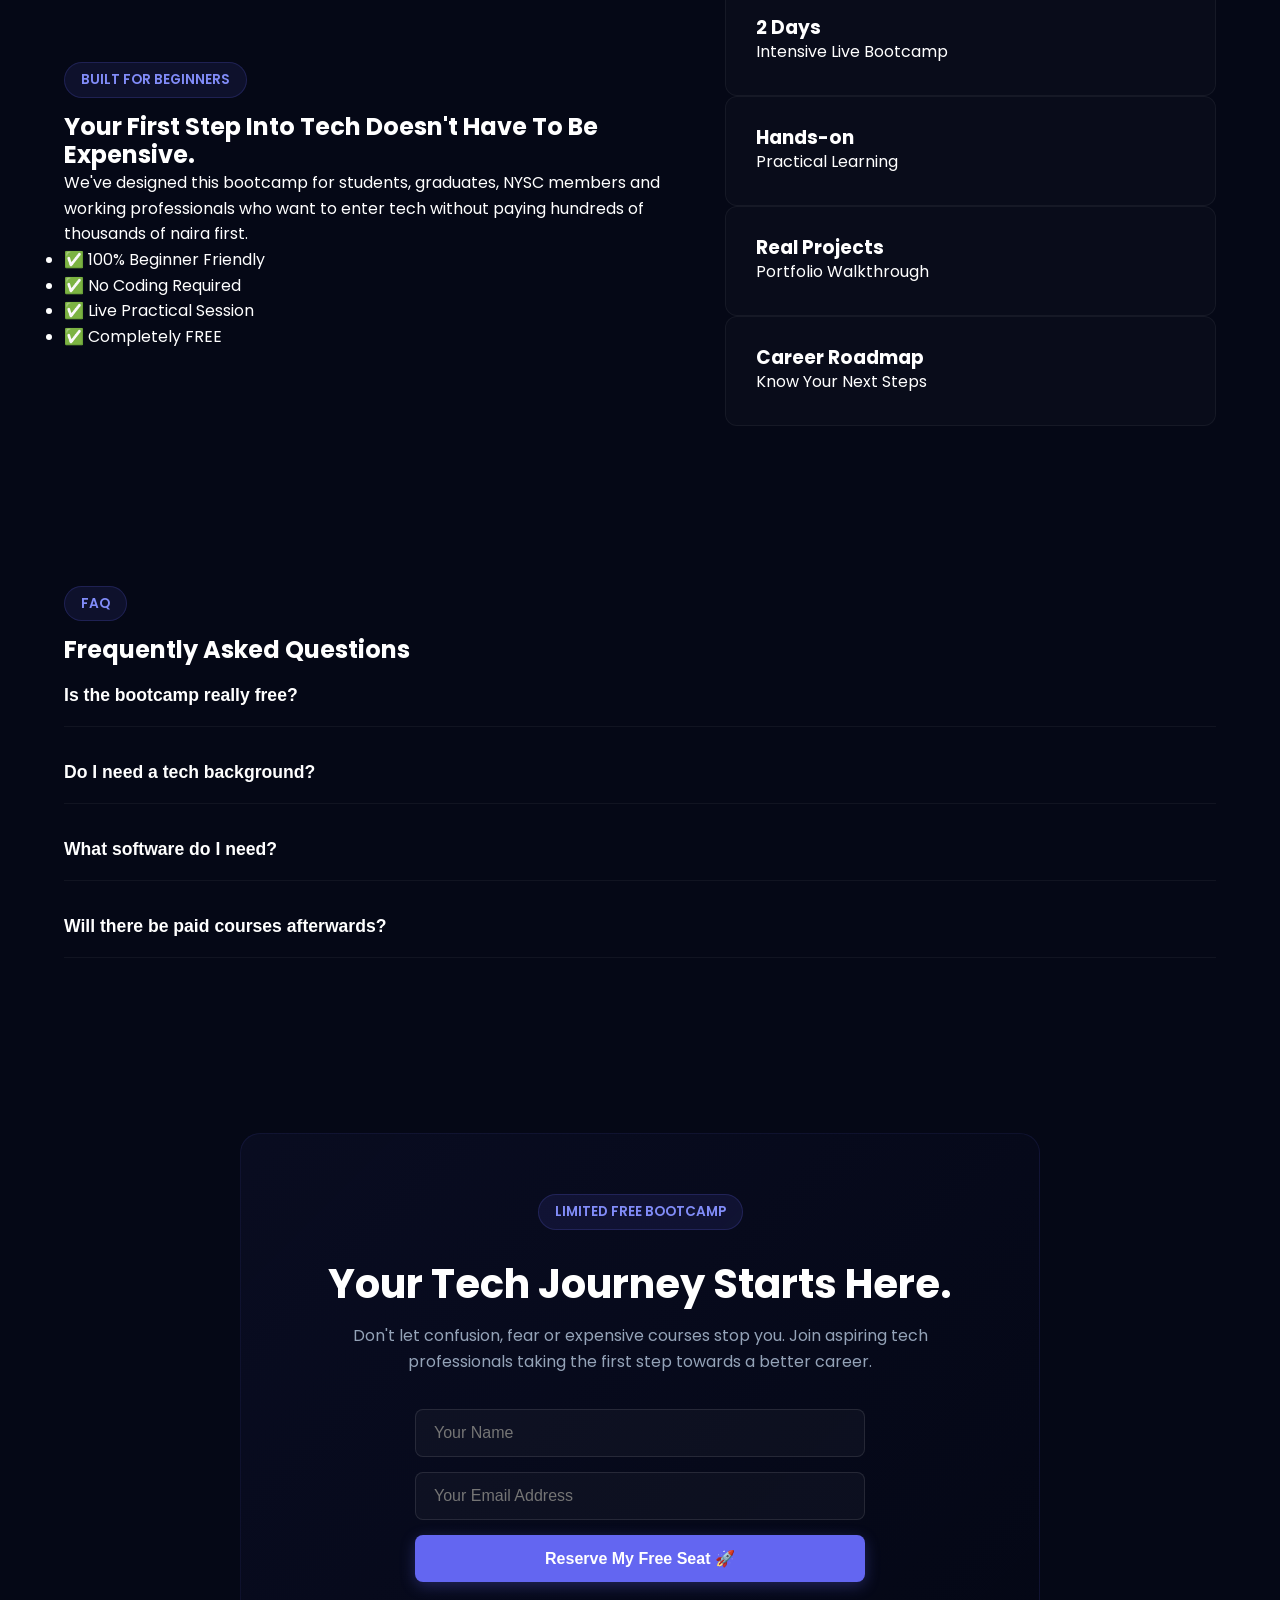
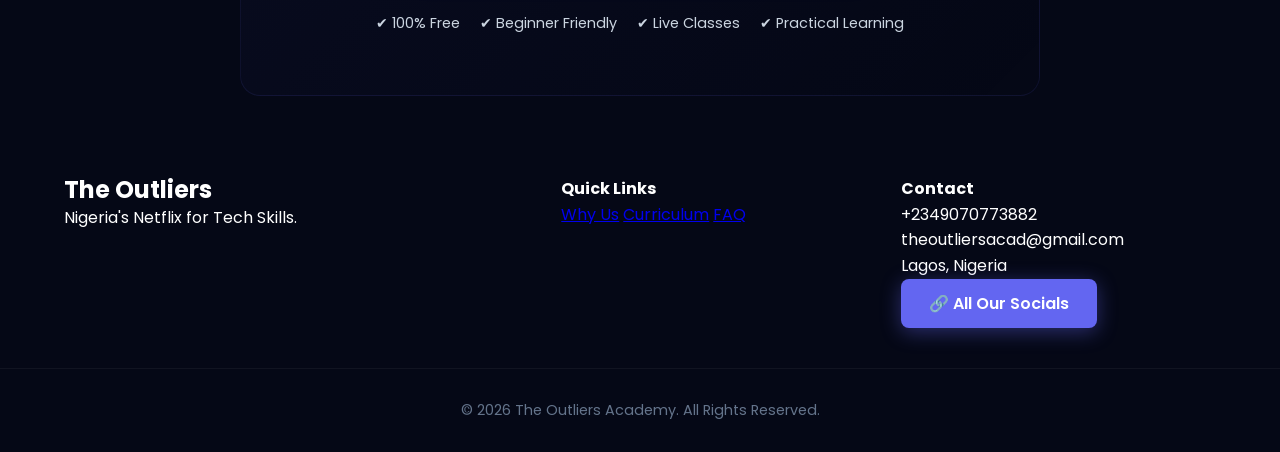
==== commit 227679fe: "fdfger" ====
--- a/index.html
+++ b/index.html
@@ -554,7 +554,7 @@
 
                 Don't let confusion, fear or expensive courses stop you.
 
-                Join hundreds of aspiring tech professionals taking the first
+                Join aspiring tech professionals taking the first
                 step towards a better career.
 
             </p>
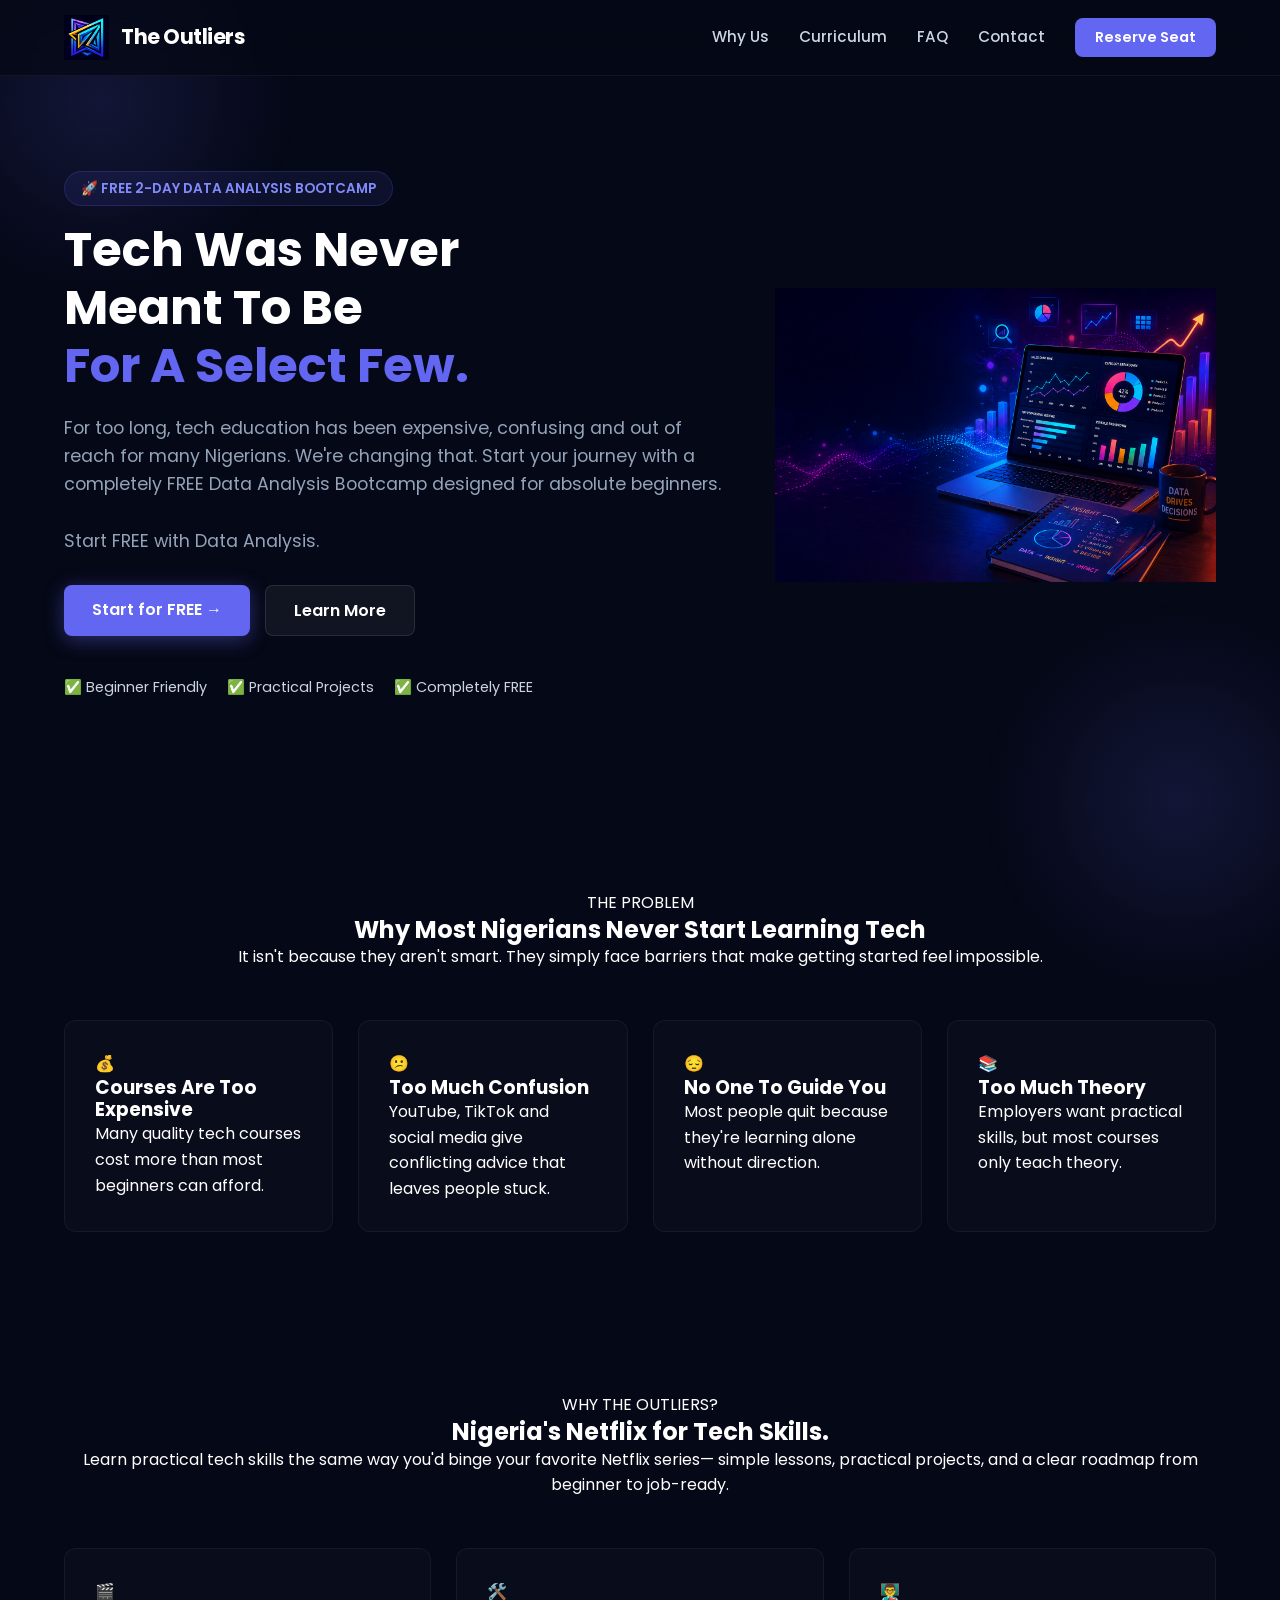
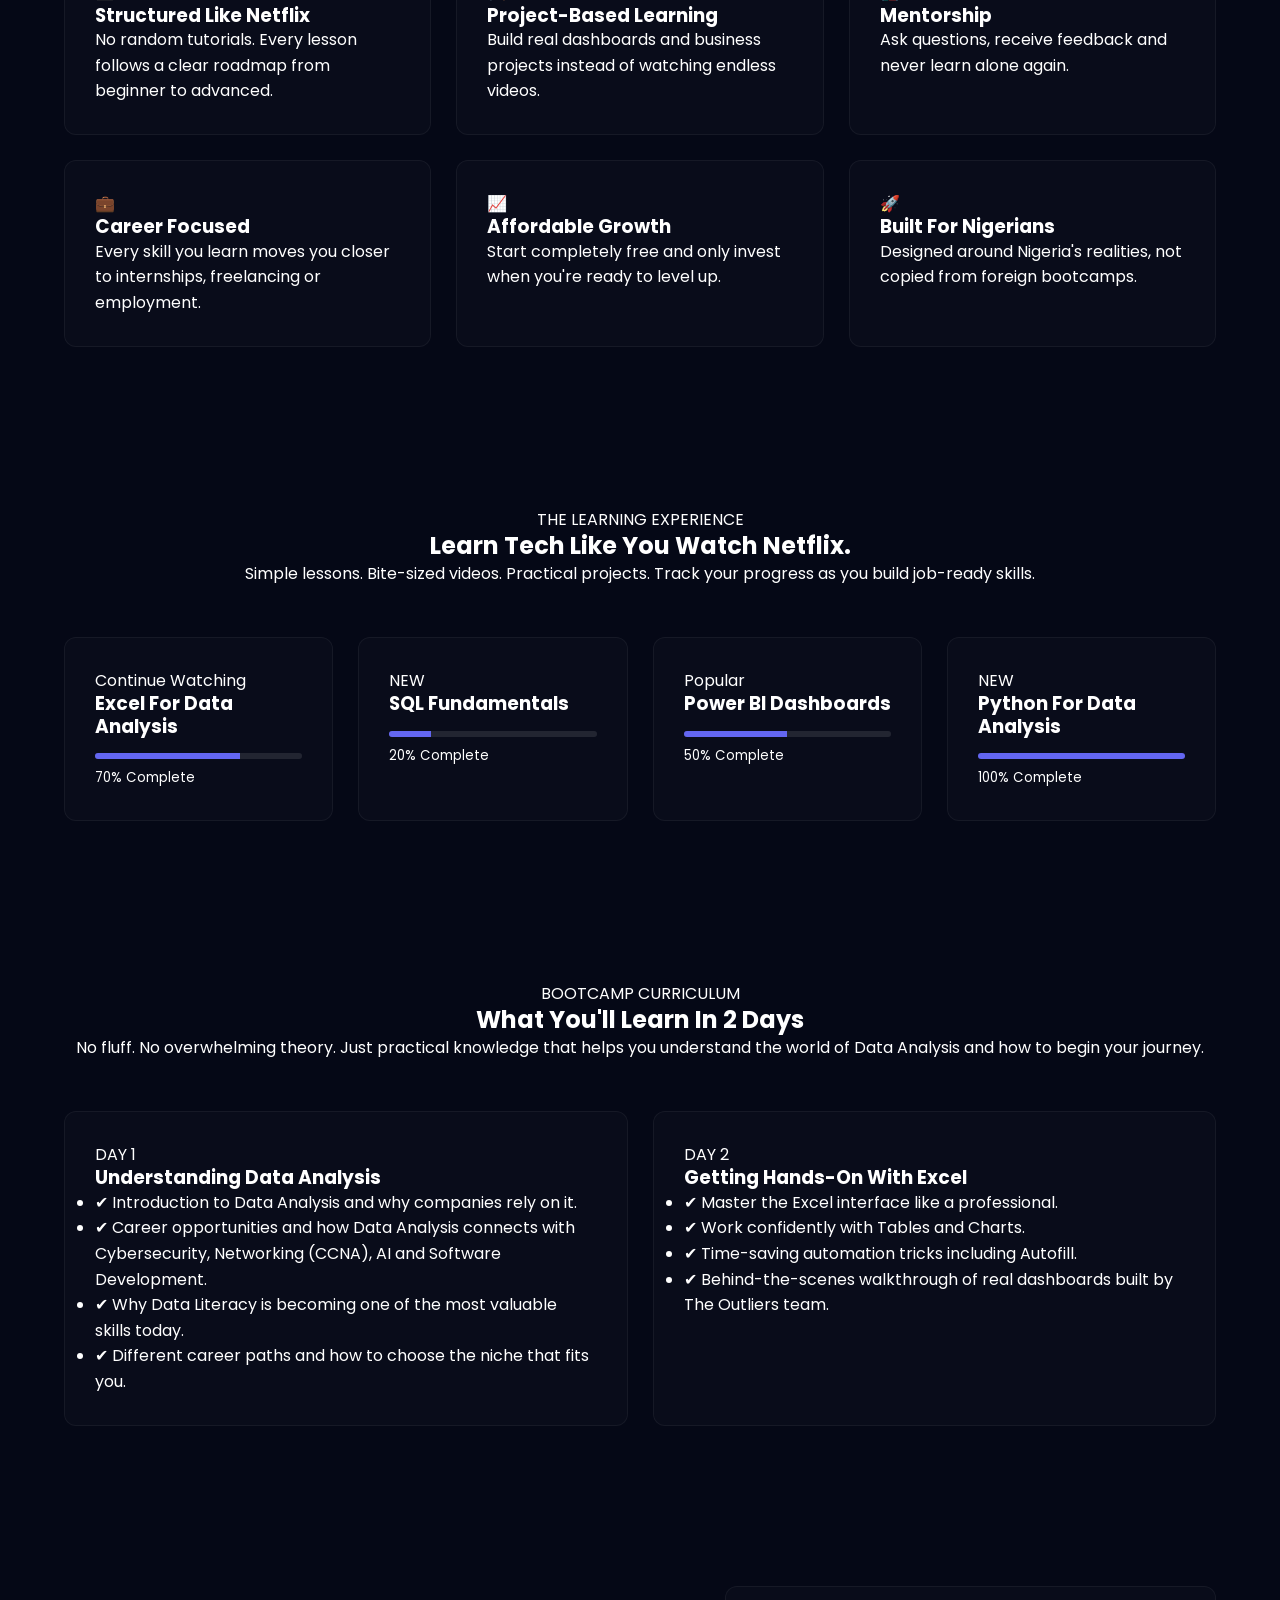
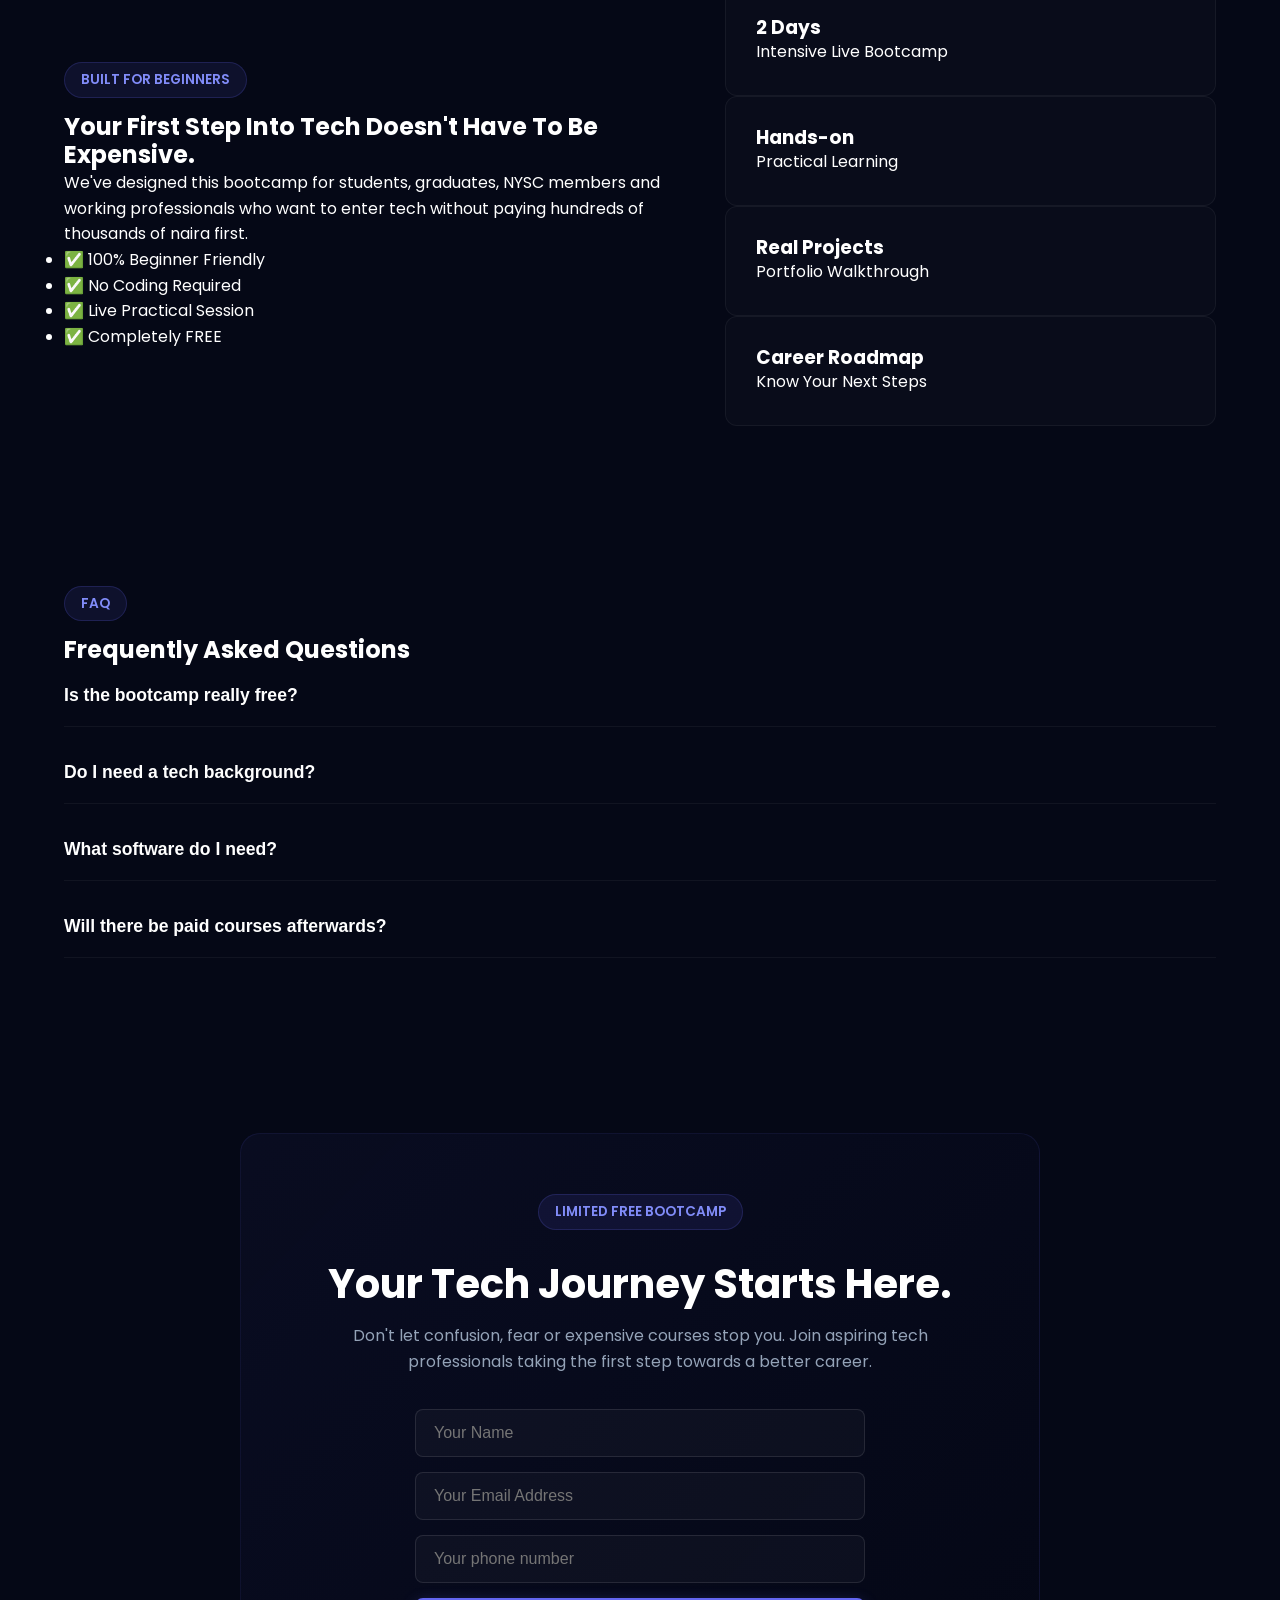
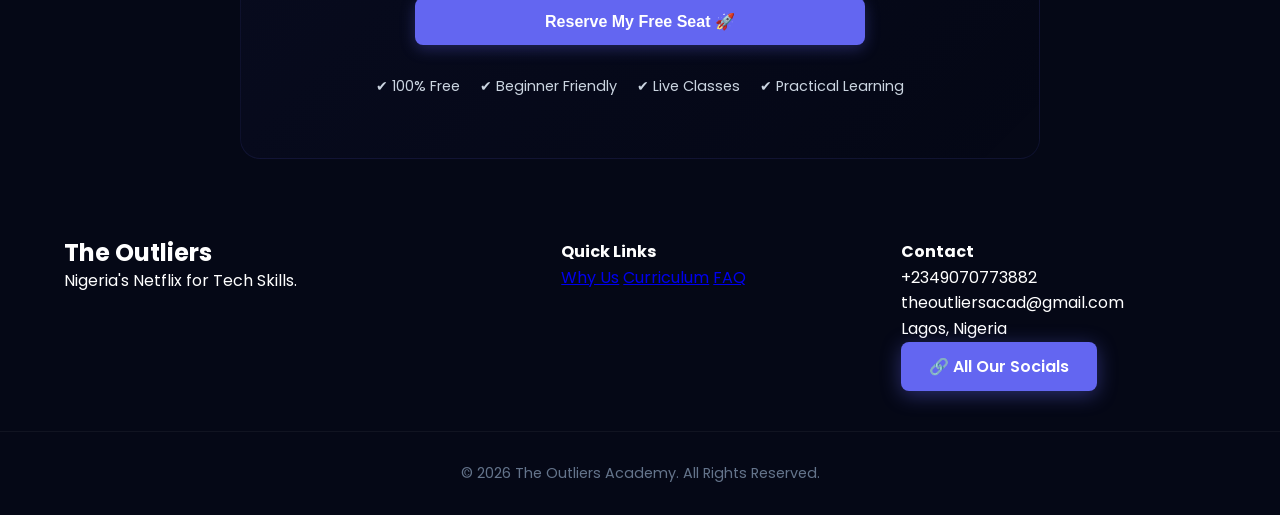
==== commit eb118fdd: "jhsdjhsd" ====
--- a/index.html
+++ b/index.html
@@ -577,6 +577,10 @@
         <input type="email" name="email" placeholder="Your Email Address" required>
     </div>
 
+    <div class="input-group">
+        <input type="tel" name="phone" placeholder="Your phone number" required>
+    </div>
+
     <button type="submit">
         Reserve My Free Seat 🚀
     </button>
--- a/style.css
+++ b/style.css
@@ -322,7 +322,8 @@
 .input-group { width: 100%; }
 
 form input[type="text"],
-form input[type="email"] {
+form input[type="email"],
+form input[type="tel"] {
     width: 100%;
     padding: 14px 18px;
     border-radius: 8px;
@@ -636,4 +637,4 @@
 #register,
 #contact {
     scroll-margin-top: 100px;
-}+}
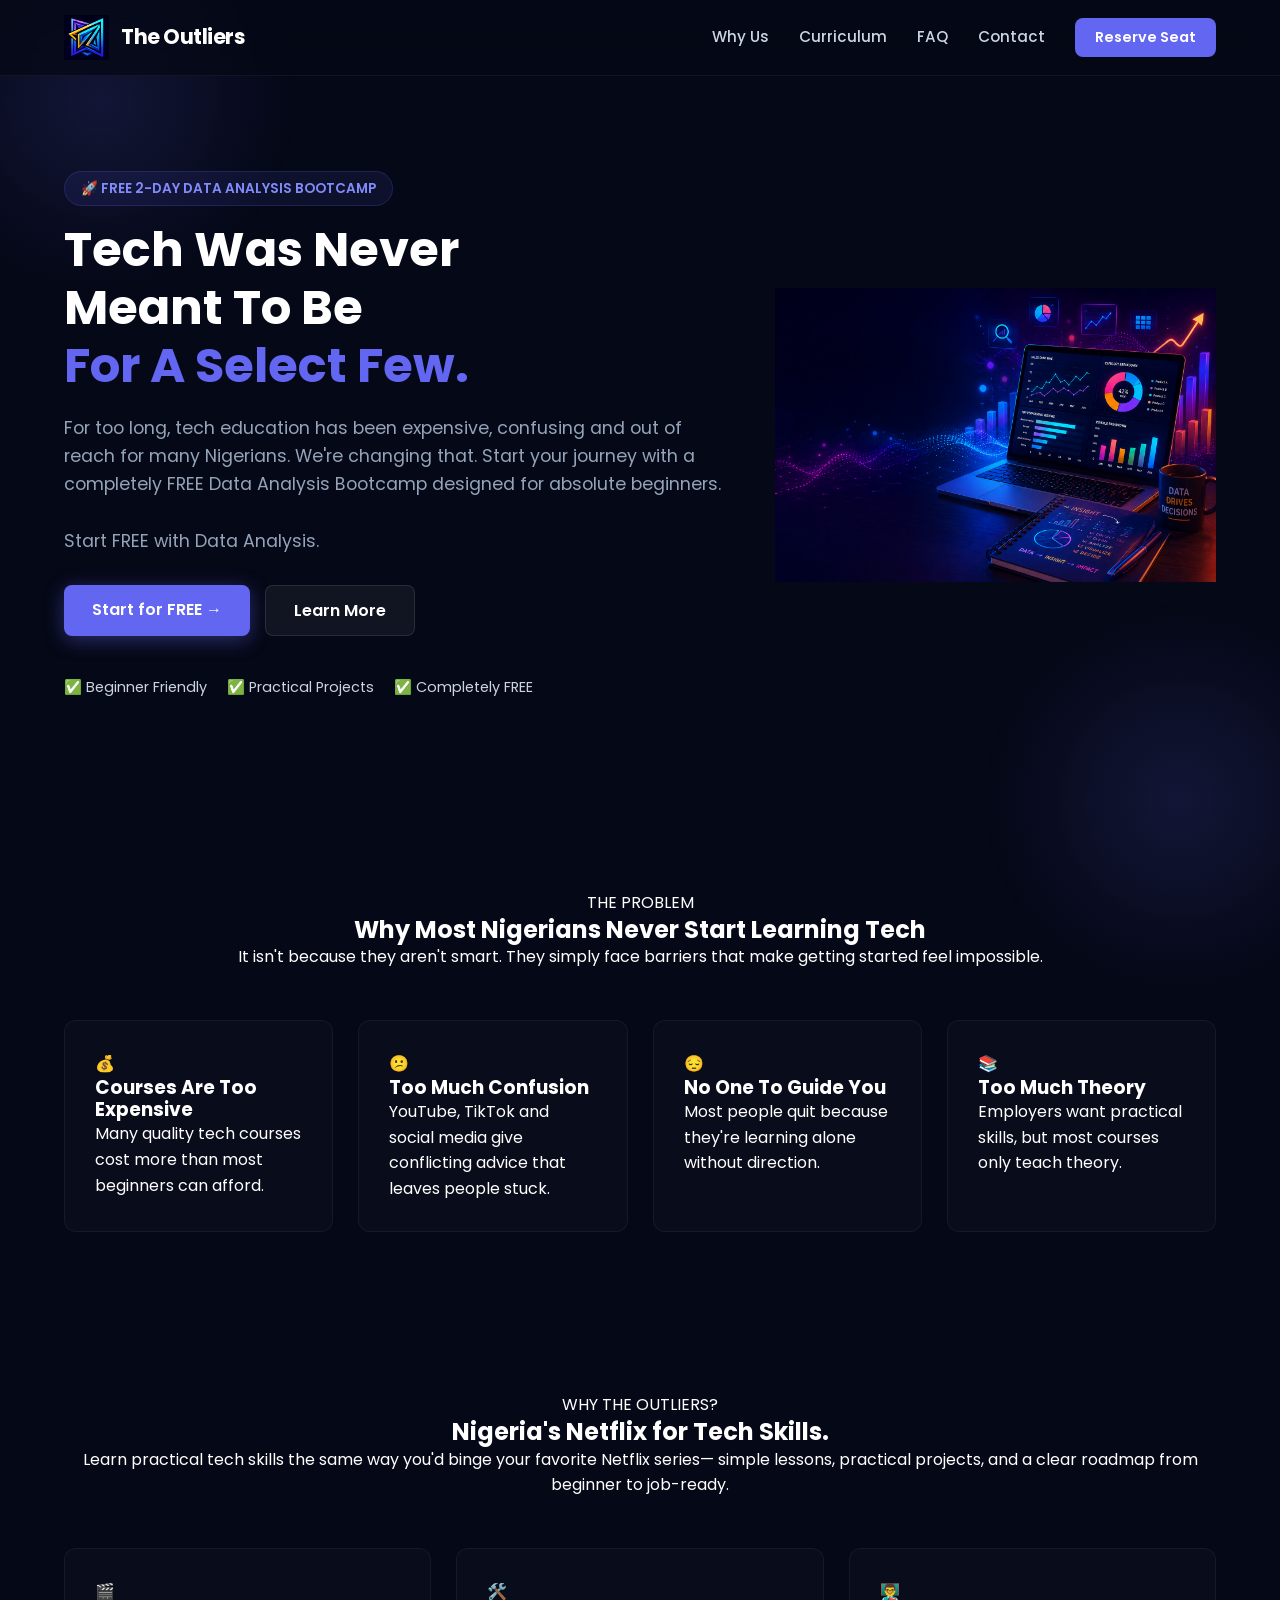
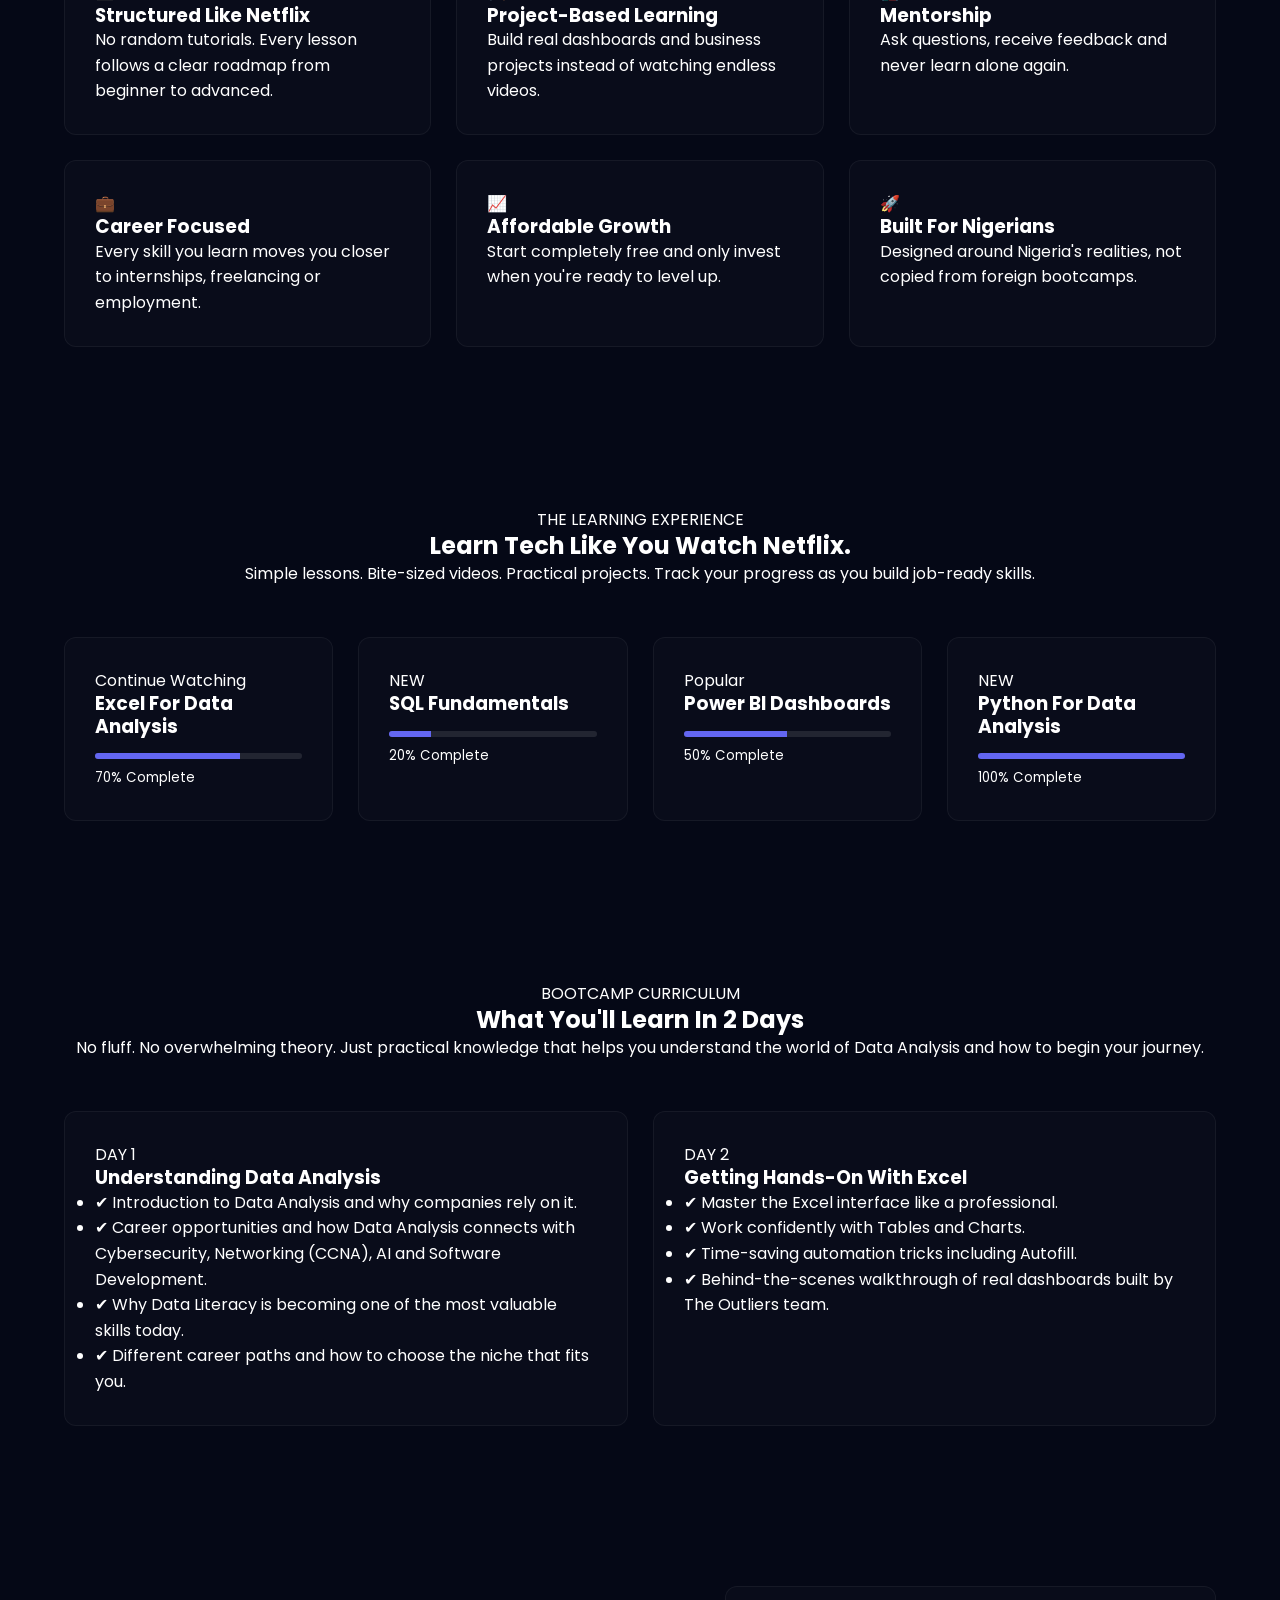
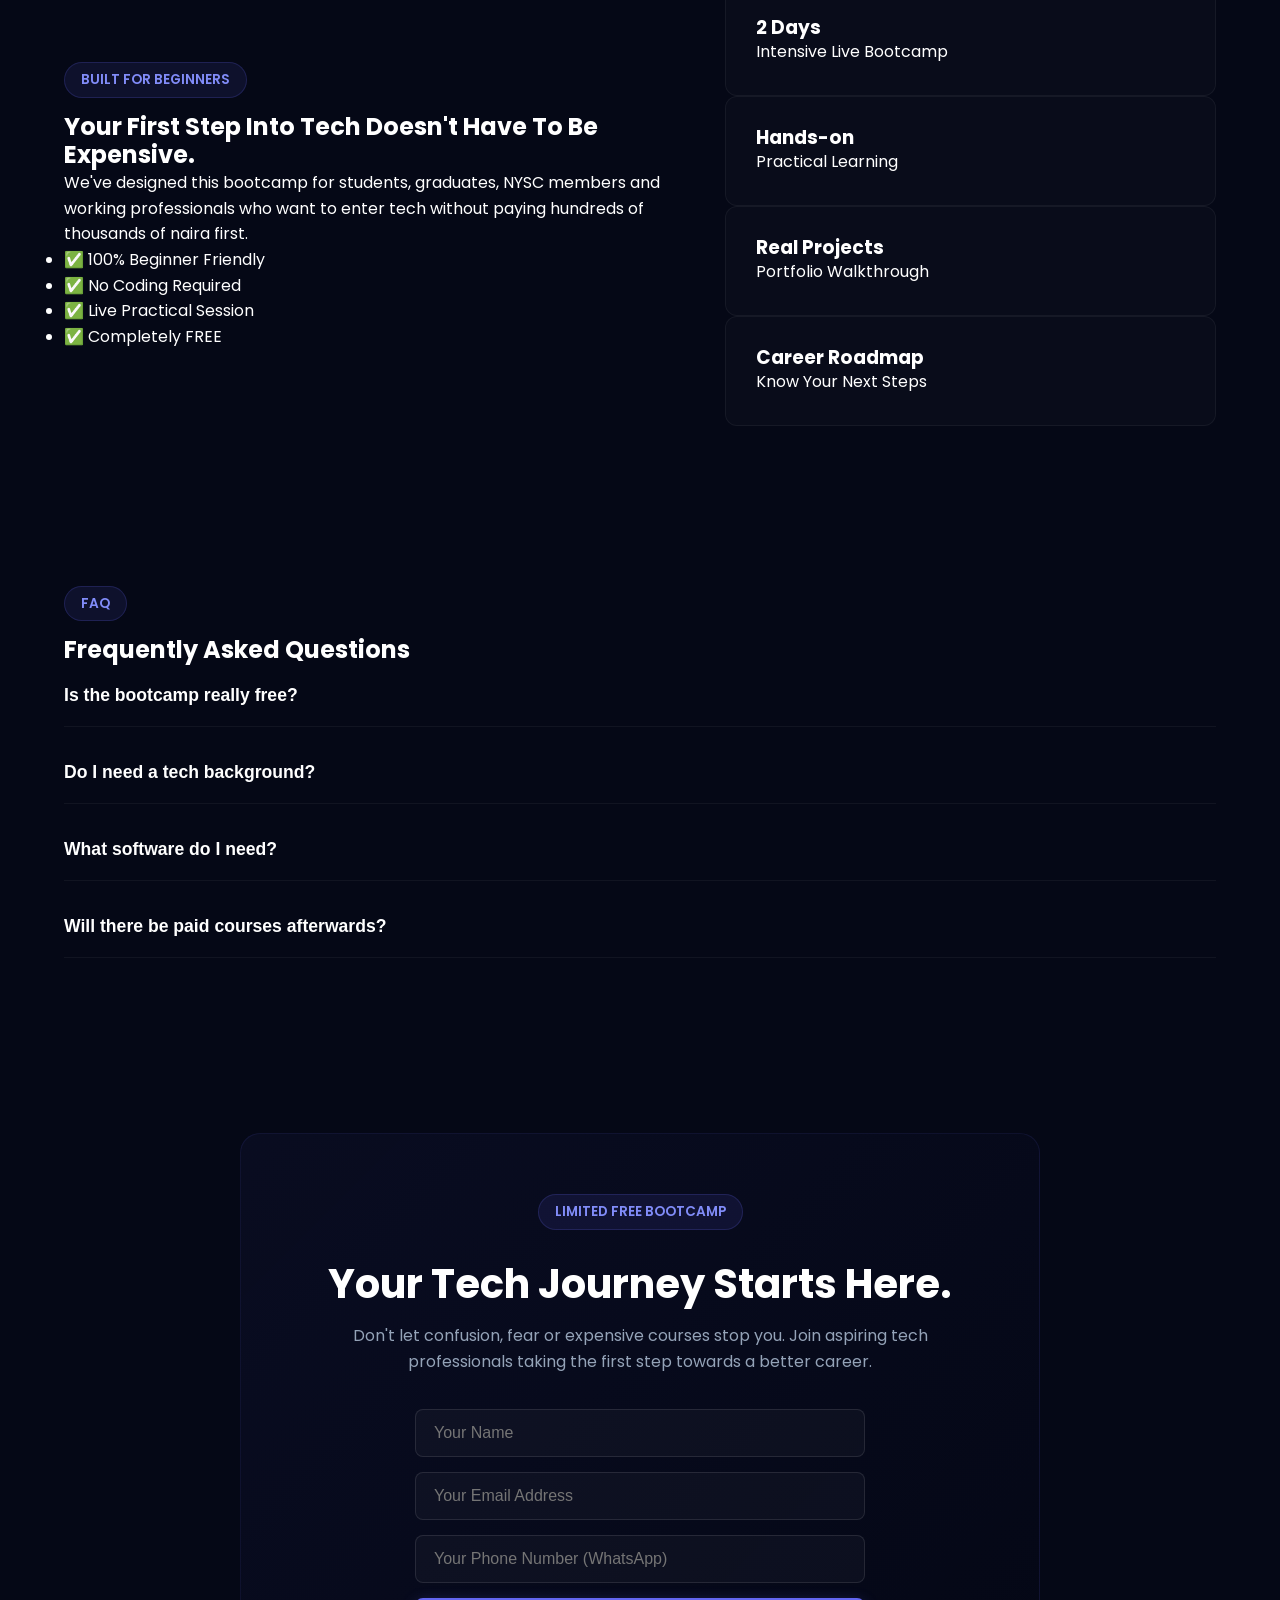
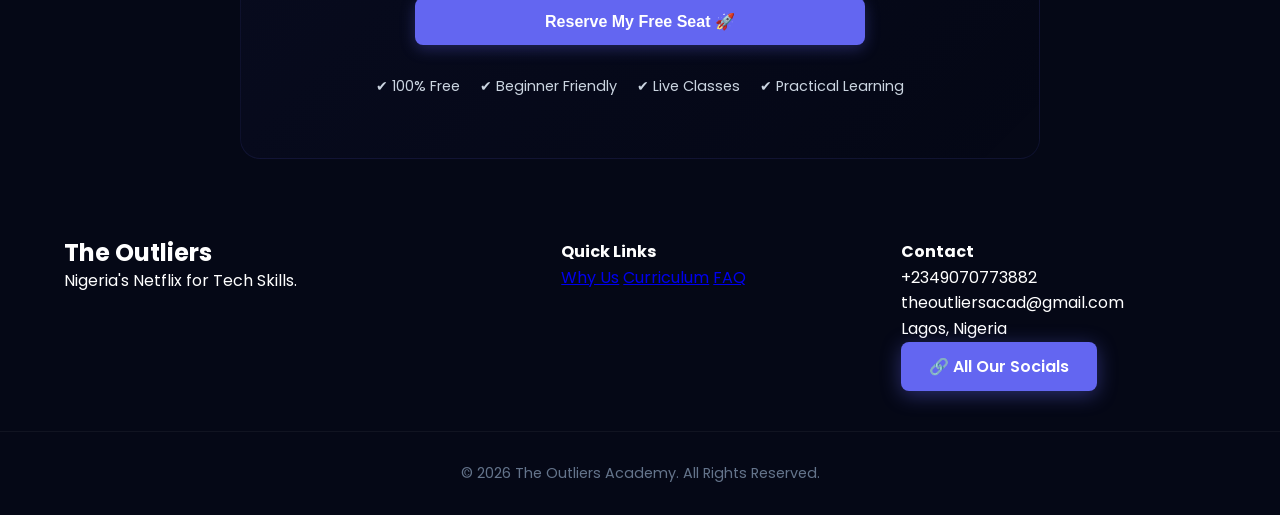
==== commit 1b0b789a: "ddd" ====
--- a/index.html
+++ b/index.html
@@ -559,15 +559,15 @@
 
             </p>
 
-          <form action="https://formsubmit.co/arogundaderidwan38@gmail.com" method="POST">
-    
-    <input type="hidden" name="_next" value="https://theoutliersinc.github.io/The-Outliers-Academy/pages/thank-you.html">
-
-    <input type="hidden" name="_autoresponse" value="Thank you for registering at The Outliers Academy! We have received your submission. Make sure to click on the WhatsApp link on the thank you page to join the waiting list.">
-
-    <input type="hidden" name="_subject" value="New Outliers Academy Registration!">
-    <input type="hidden" name="_captcha" value="false">
-    <input type="text" name="_honey" style="display:none">
+          <form action="https://api.web3forms.com/submit" method="POST">
+
+    <input type="hidden" name="access_key" value="bb1724f3-db17-44c3-8be2-532b89670619">
+
+    <input type="hidden" name="redirect" value="https://theoutliersinc.github.io/The-Outliers-Academy/pages/thank-you.html">
+
+    <input type="hidden" name="subject" value="New Outliers Academy Registration!">
+
+    <input type="checkbox" name="botcheck" class="hidden" style="display: none;">
 
     <div class="input-group">
         <input type="text" name="name" placeholder="Your Name" required>
@@ -578,7 +578,7 @@
     </div>
 
     <div class="input-group">
-        <input type="tel" name="phone" placeholder="Your phone number" required>
+        <input type="tel" name="phone" placeholder="Your Phone Number (WhatsApp)" required>
     </div>
 
     <button type="submit">
--- a/style.css
+++ b/style.css
@@ -331,12 +331,15 @@
     background: rgba(255, 255, 255, 0.03);
     color: white;
     font-size: 1rem;
-}
-
-form input:focus {
+    box-sizing: border-box; /* <-- IMPORTANT */
+}
+
+form input[type="text"]:focus,
+form input[type="email"]:focus,
+form input[type="tel"]:focus {
     outline: none;
     border-color: #6366f1;
-    background: rgba(255, 255, 255, 0.05);
+    background: rgba(255,255,255,.05);
 }
 
 form button[type="submit"] {
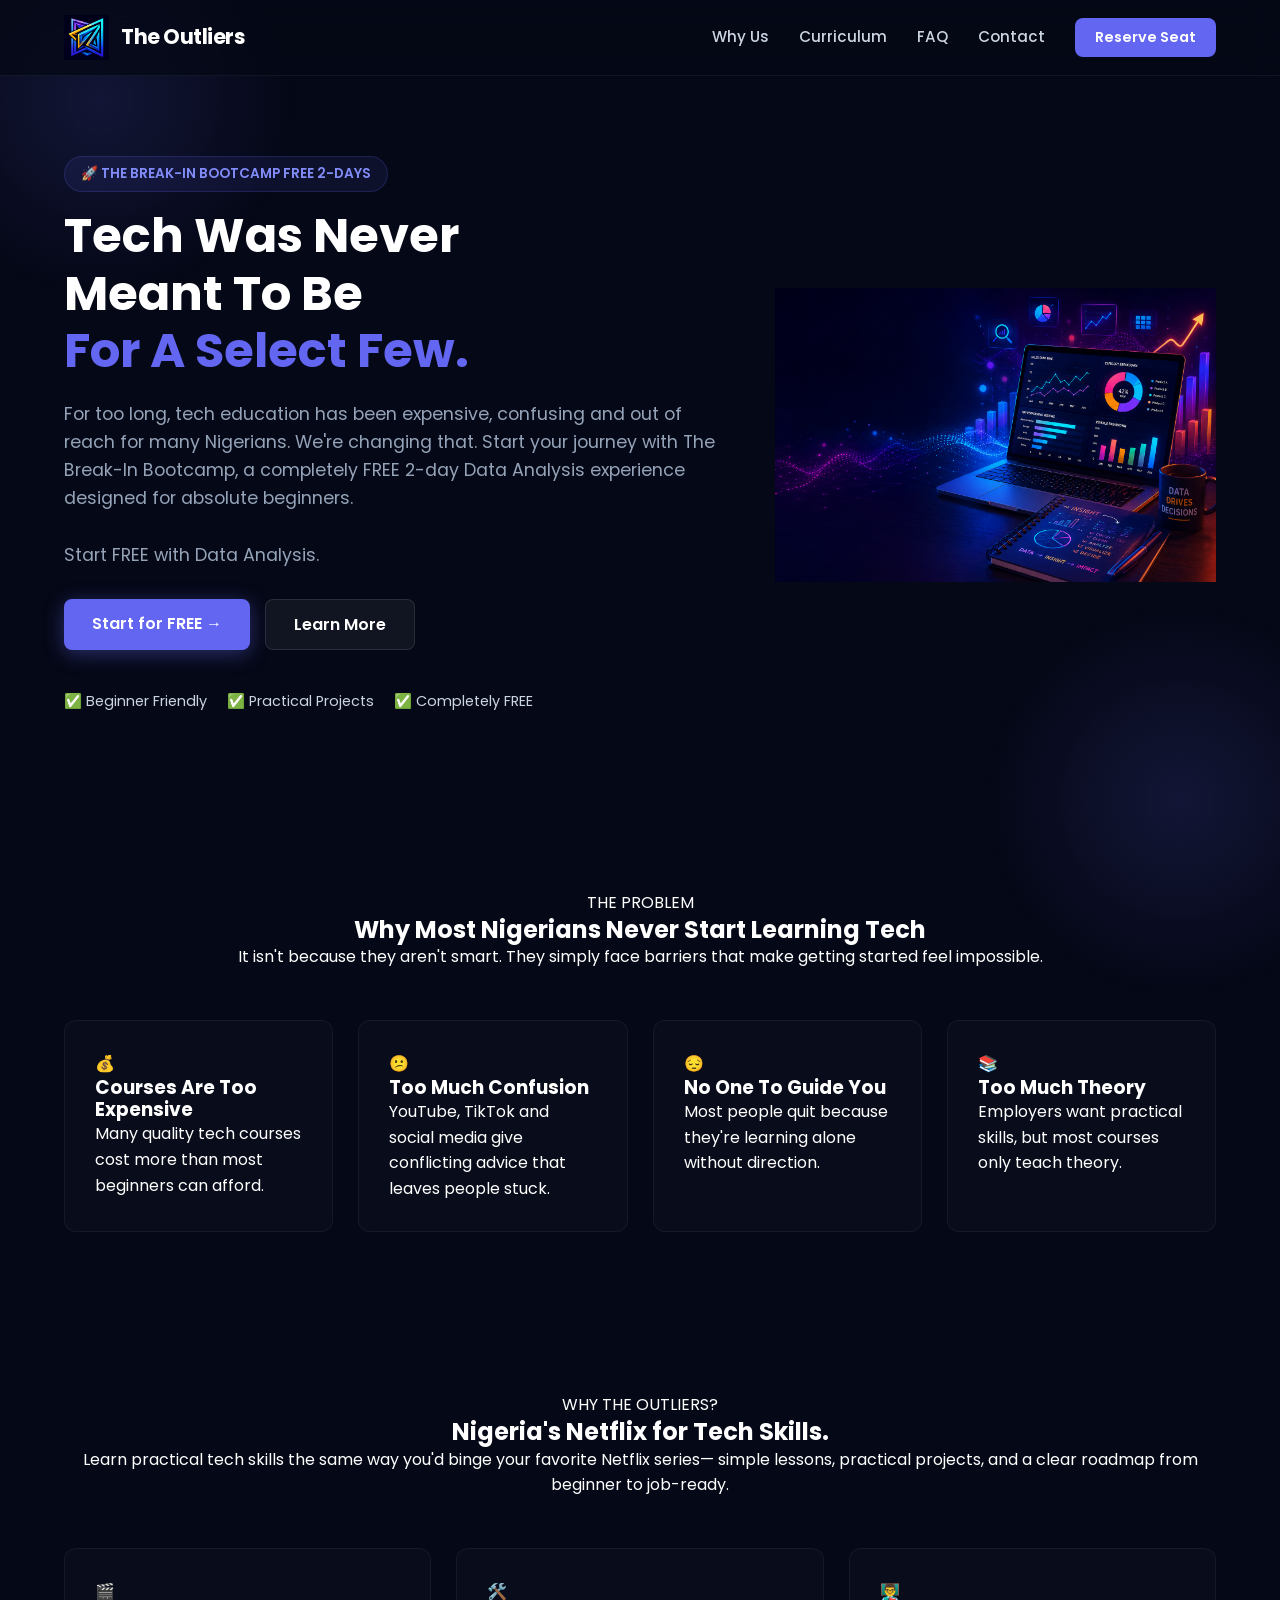
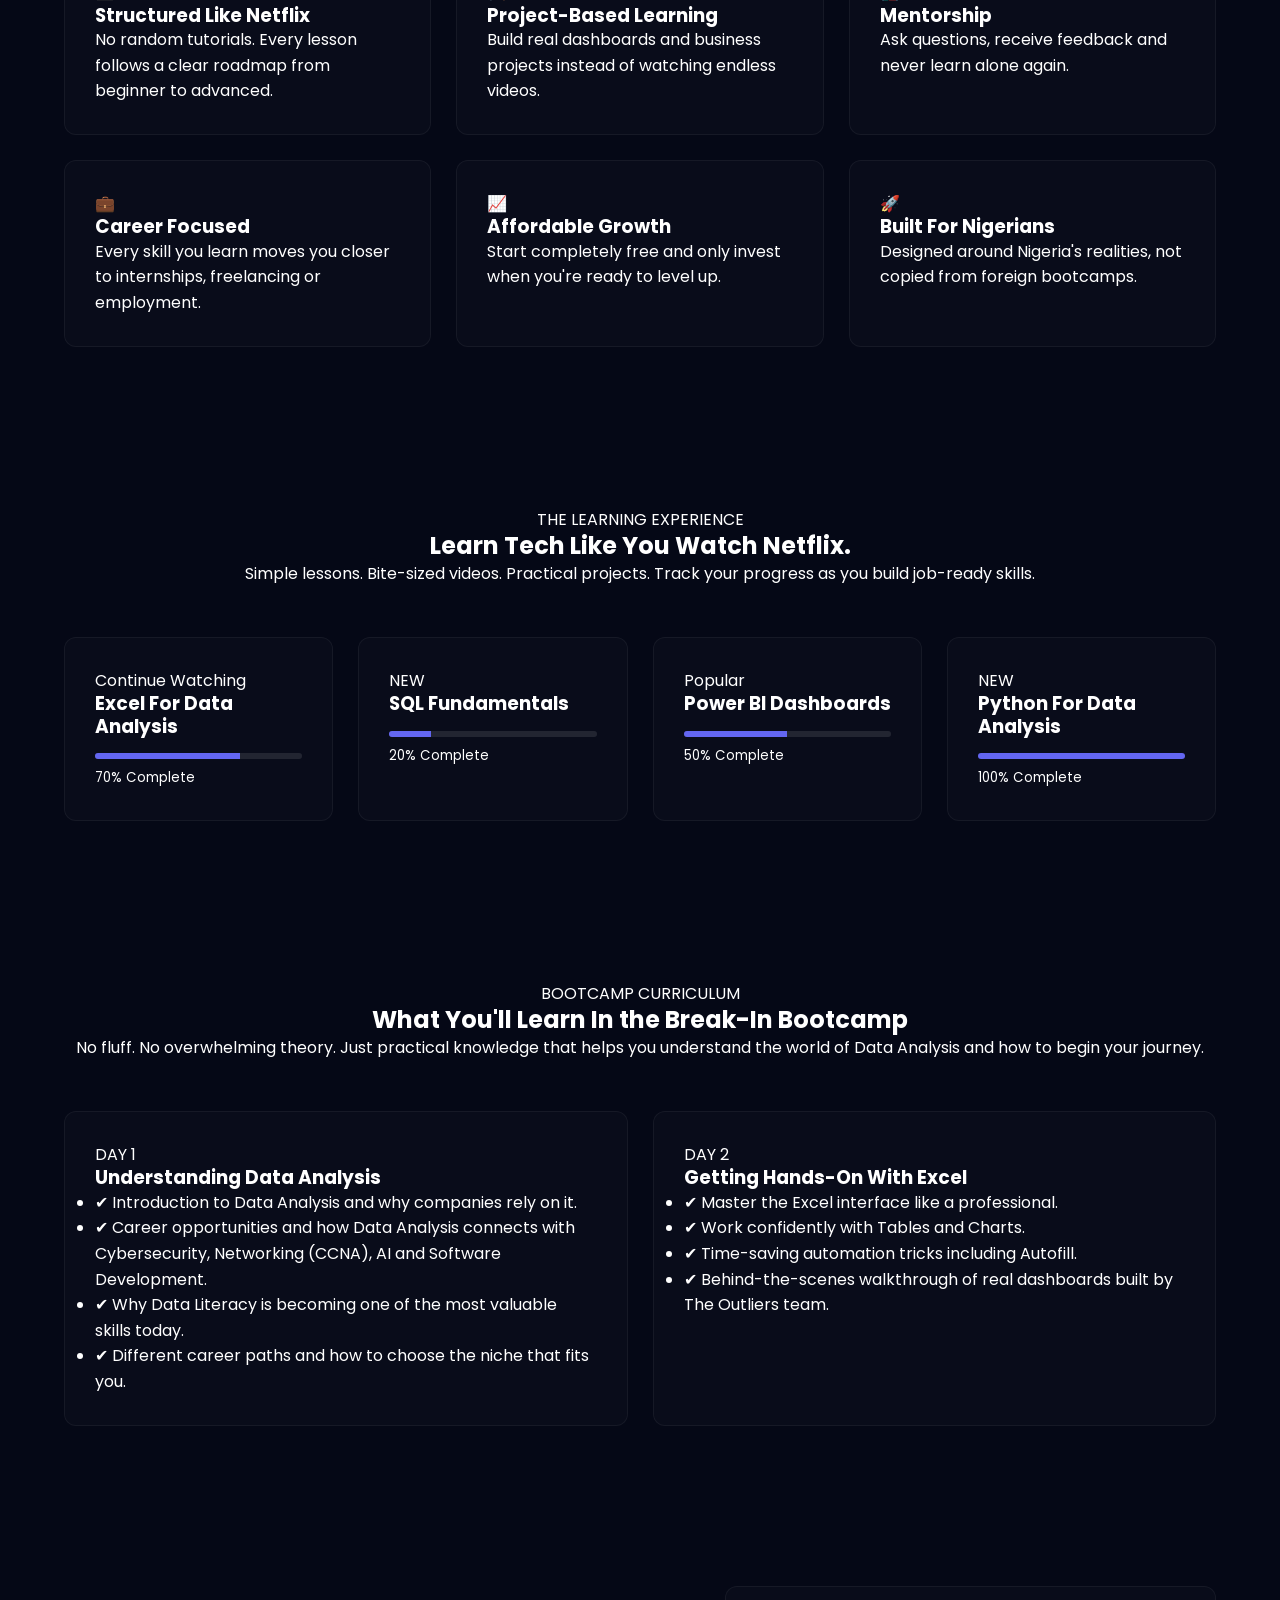
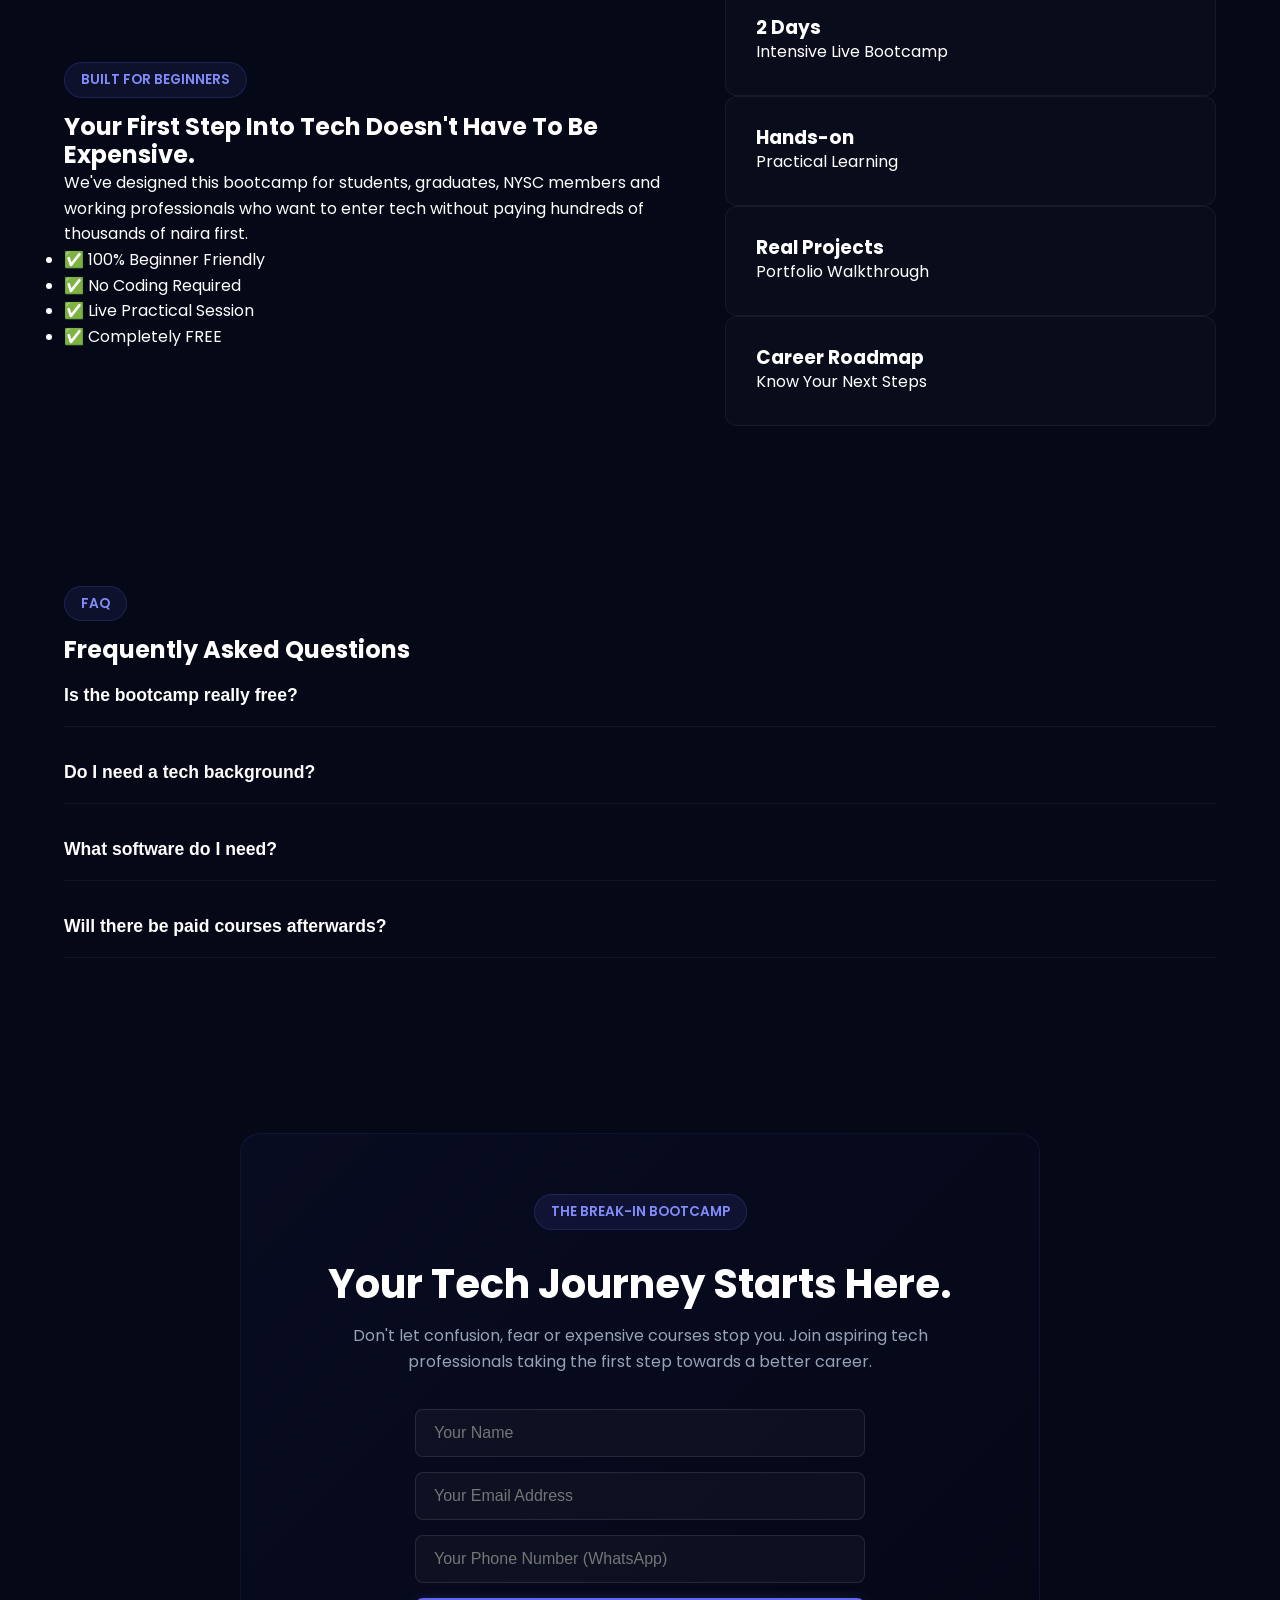
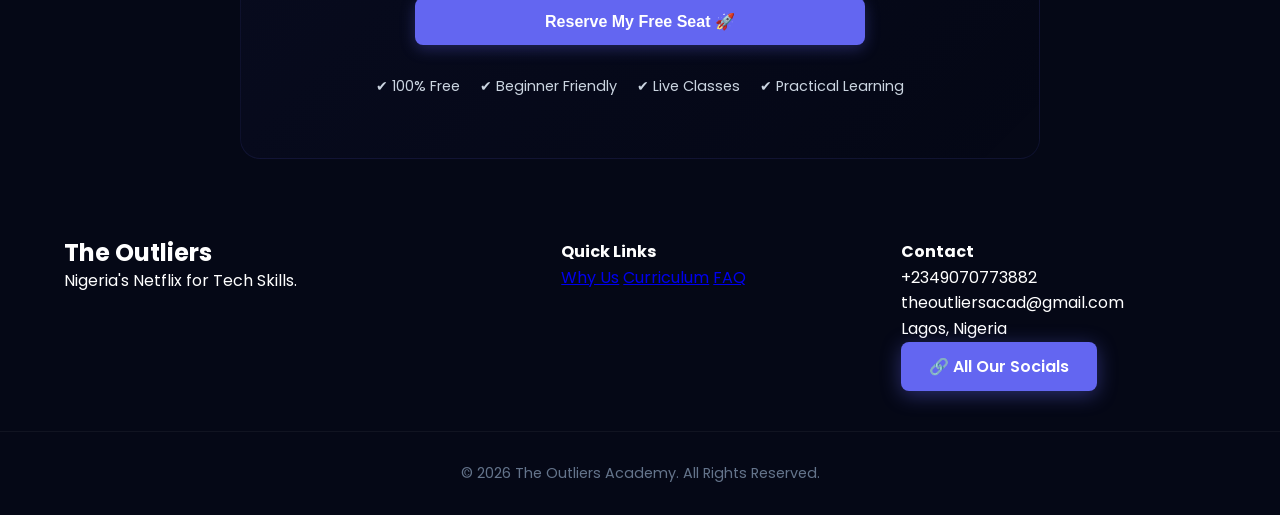
==== commit 5c195a64: "trsdrg" ====
--- a/index.html
+++ b/index.html
@@ -53,7 +53,7 @@
         <div class="hero-left">
 
             <span class="badge">
-                🚀 FREE 2-Day Data Analysis Bootcamp
+                🚀 The Break-In Bootcamp FREE 2-Days
             </span>
 
             <h1>
@@ -65,7 +65,7 @@
 
             <p>
                 For too long, tech education has been expensive, confusing and out of reach for many Nigerians. 
-                We're changing that. Start your journey with a completely FREE Data Analysis Bootcamp designed for absolute beginners.
+                We're changing that. Start your journey with The Break-In Bootcamp, a completely FREE 2-day Data Analysis experience designed for absolute beginners.
                 <br><br>
                 Start FREE with Data Analysis.
             </p>
@@ -357,7 +357,7 @@
 
             <span>BOOTCAMP CURRICULUM</span>
 
-            <h2>What You'll Learn In 2 Days</h2>
+            <h2>What You'll Learn In the Break-In Bootcamp</h2>
 
             <p>
                 No fluff. No overwhelming theory.
@@ -543,7 +543,7 @@
         <div class="cta-box">
 
             <span class="section-tag">
-                LIMITED FREE BOOTCAMP
+                THE BREAK-IN BOOTCAMP
             </span>
 
             <h2>
@@ -559,31 +559,26 @@
 
             </p>
 
-          <form action="https://api.web3forms.com/submit" method="POST">
-
-    <input type="hidden" name="access_key" value="bb1724f3-db17-44c3-8be2-532b89670619">
-
-    <input type="hidden" name="redirect" value="https://theoutliersinc.github.io/The-Outliers-Academy/pages/thank-you.html">
-
-    <input type="hidden" name="subject" value="New Outliers Academy Registration!">
-
-    <input type="checkbox" name="botcheck" class="hidden" style="display: none;">
-
-    <div class="input-group">
-        <input type="text" name="name" placeholder="Your Name" required>
-    </div>
-    
-    <div class="input-group">
-        <input type="email" name="email" placeholder="Your Email Address" required>
-    </div>
-
-    <div class="input-group">
-        <input type="tel" name="phone" placeholder="Your Phone Number (WhatsApp)" required>
-    </div>
-
-    <button type="submit">
-        Reserve My Free Seat 🚀
-    </button>
+         <form action="https://api.sheetmonkey.io/form/jTdgPLGd5zvbAC8yEG3Pdh" method="POST">
+
+  <input type="hidden" name="x-sheetmonkey-redirect" value="https://theoutliersinc.github.io/The-Outliers-Academy/pages/thank-you.html">
+
+  <div class="input-group">
+    <input type="text" name="Name" placeholder="Your Name" required>
+  </div>
+
+  <div class="input-group">
+    <input type="email" name="Email" placeholder="Your Email Address" required>
+  </div>
+
+  <div class="input-group">
+    <input type="tel" name="Phone" placeholder="Your Phone Number (WhatsApp)" required>
+  </div>
+
+  <button type="submit">
+    Reserve My Free Seat 🚀
+  </button>
+
 </form>
 
             <div class="cta-features">
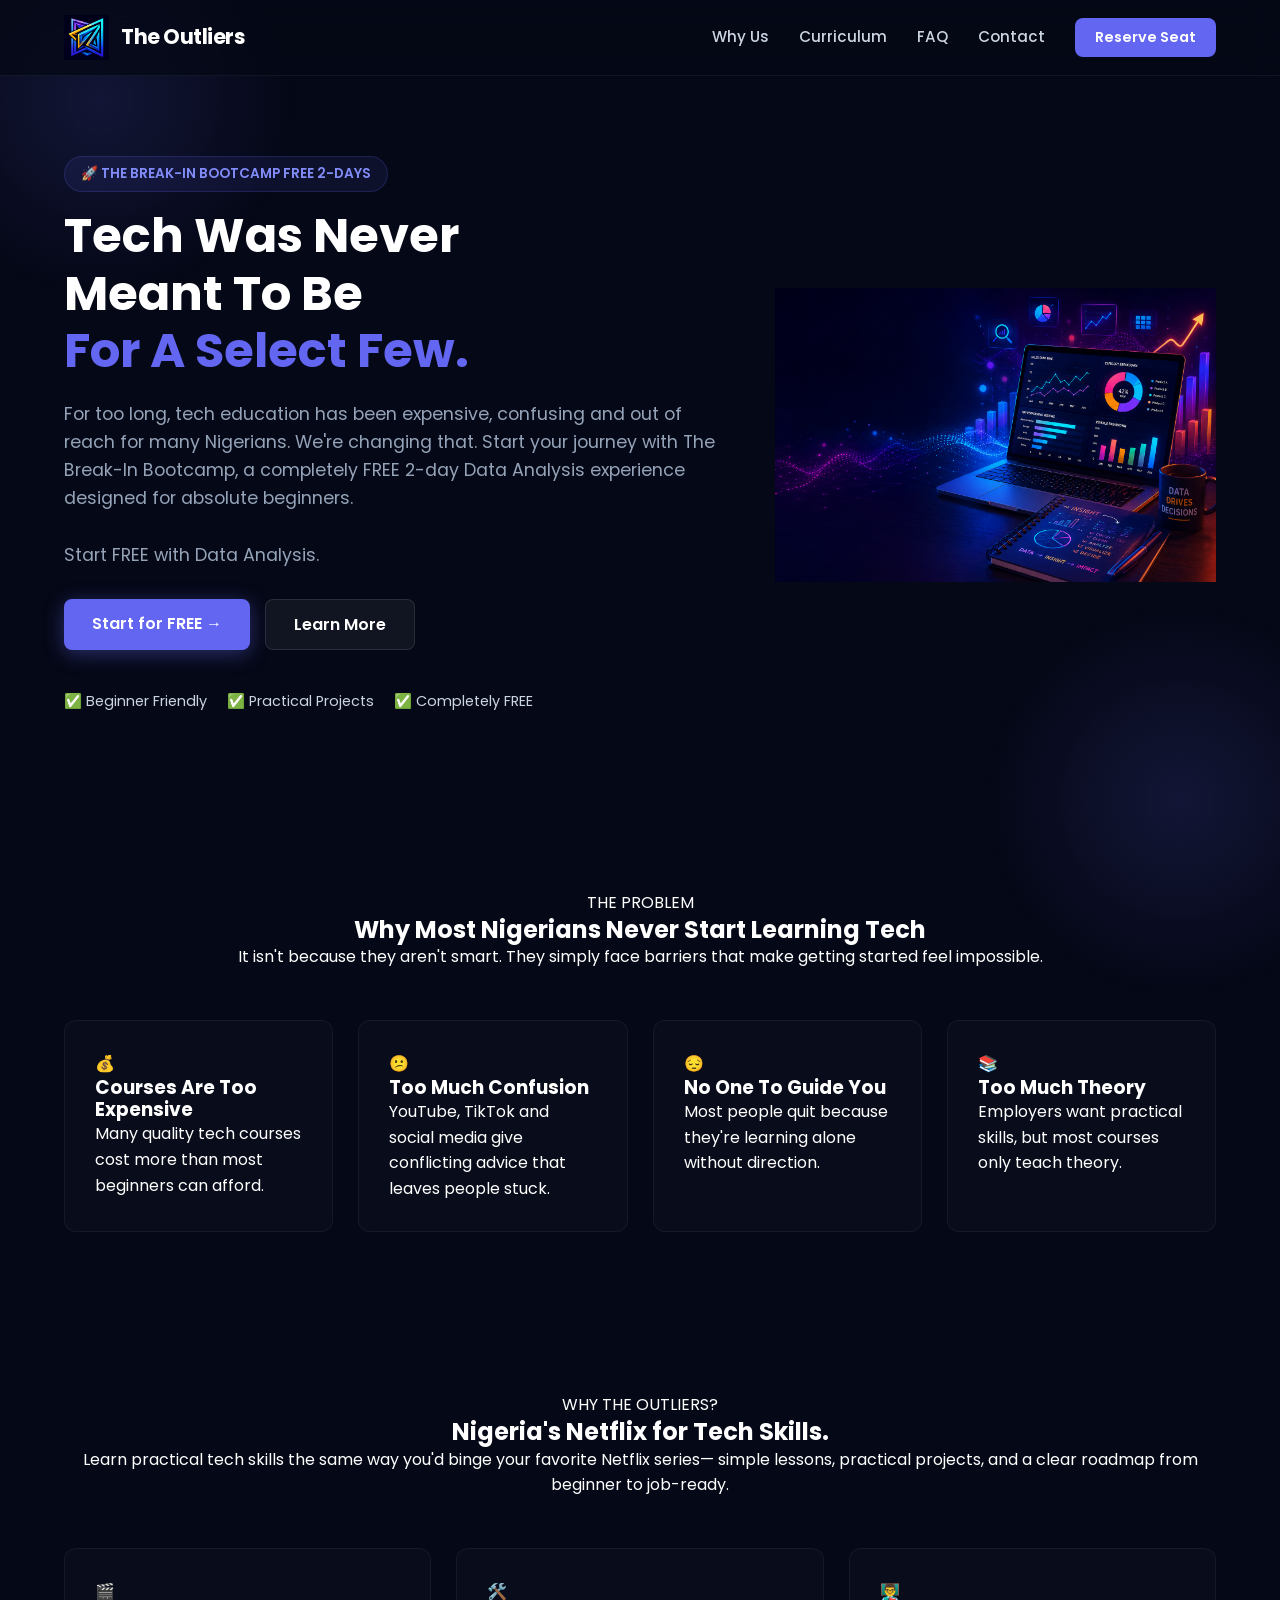
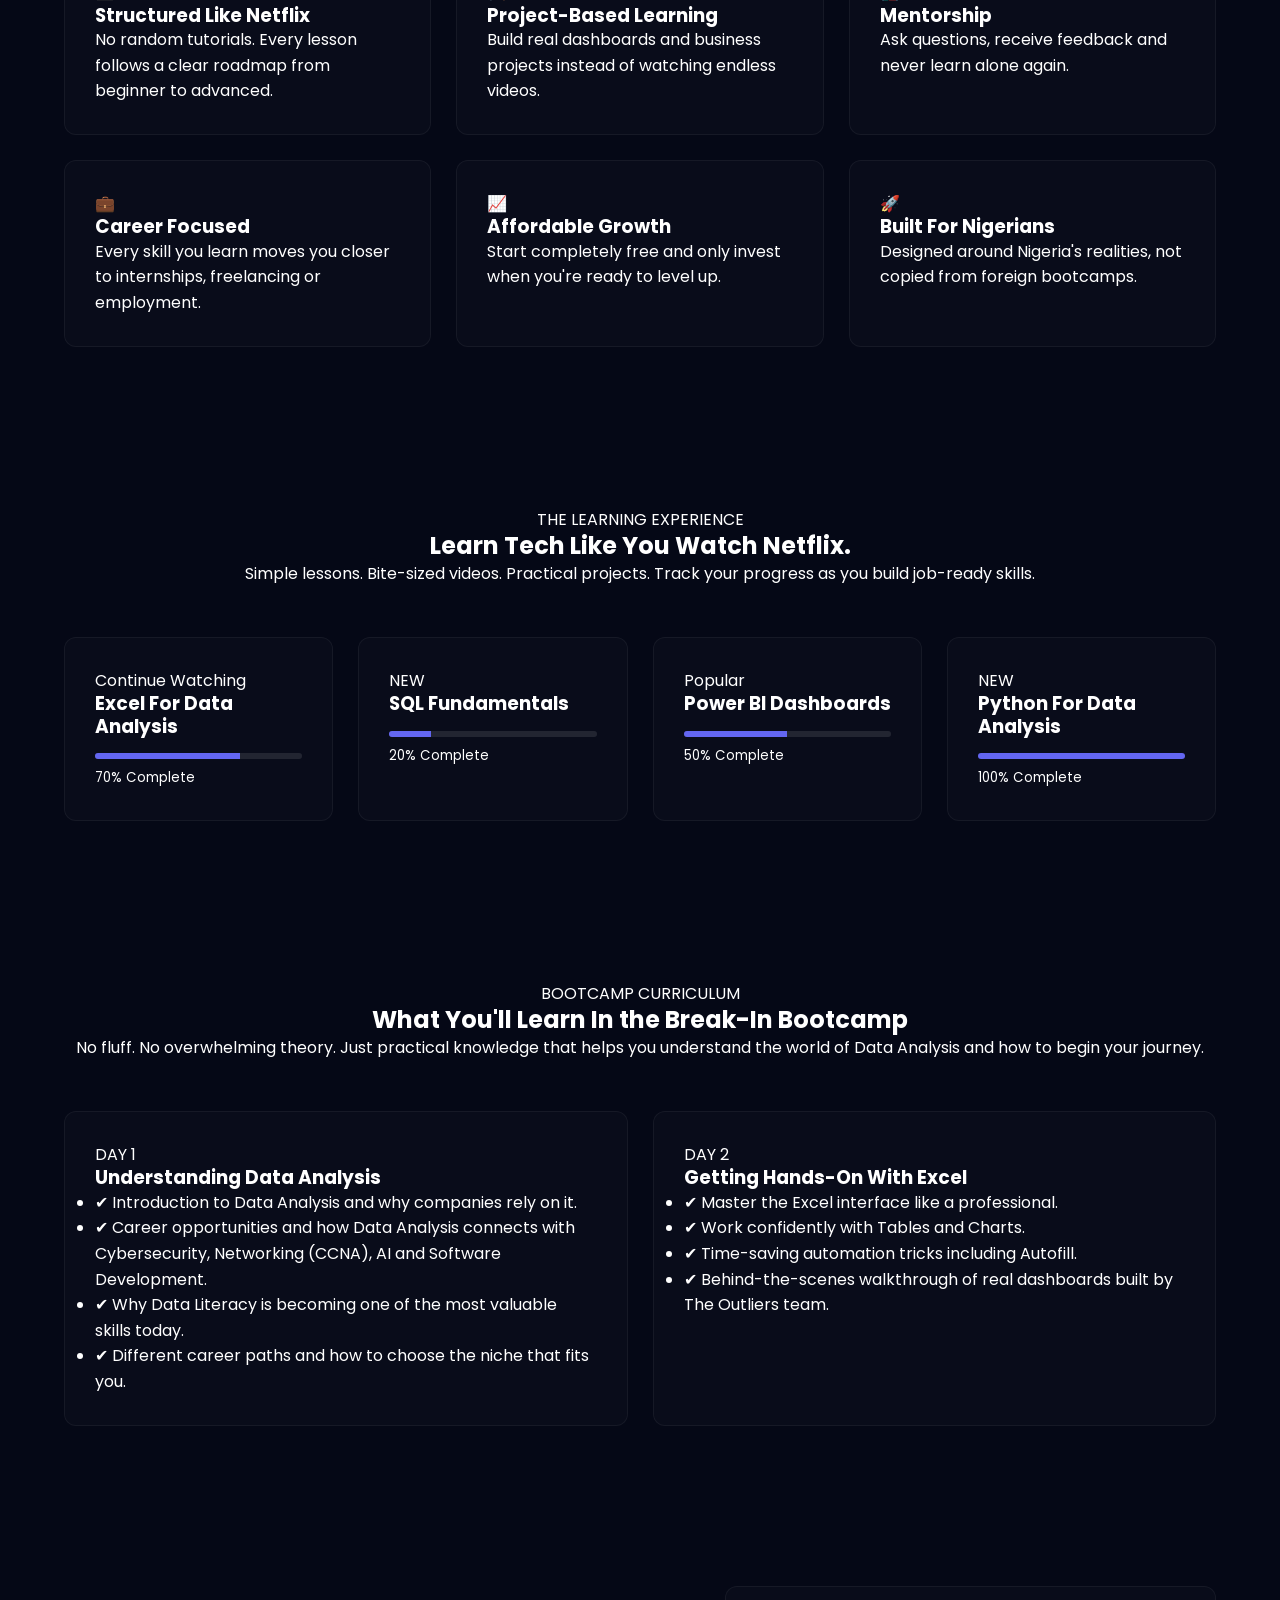
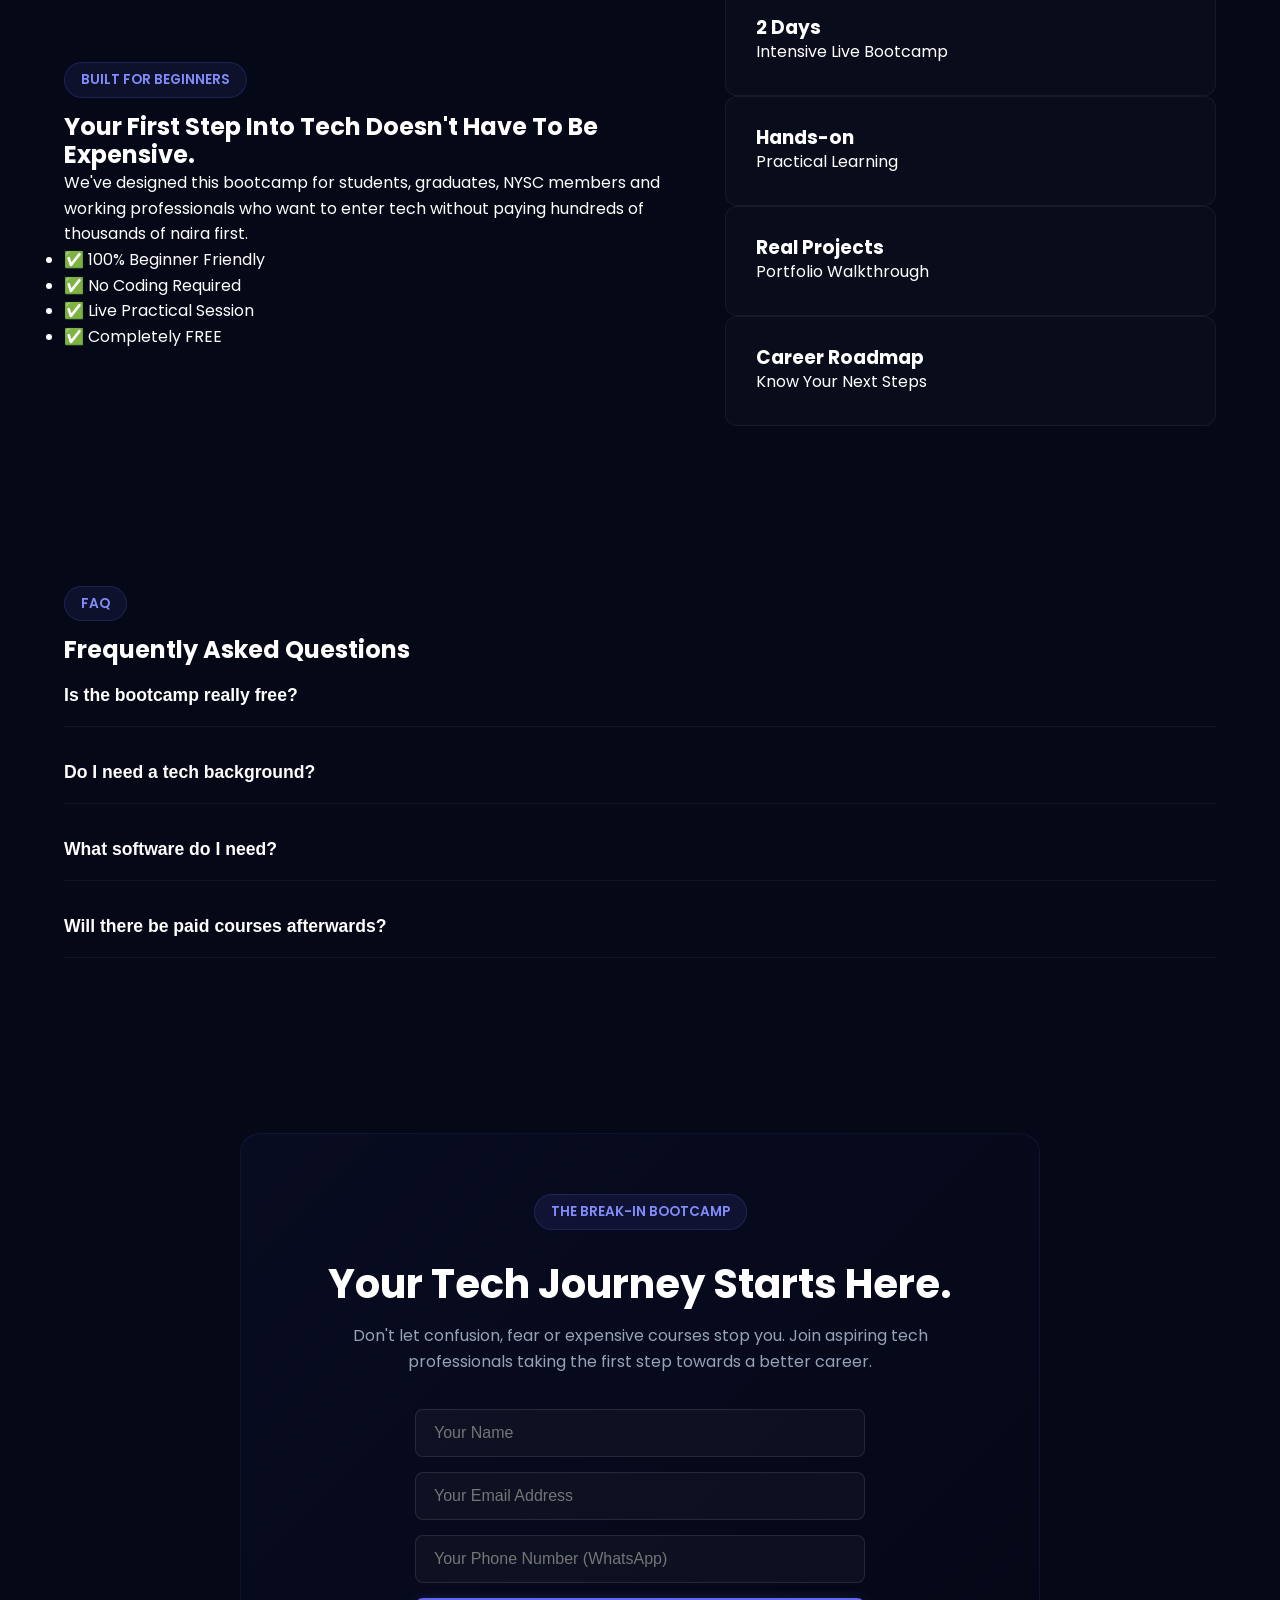
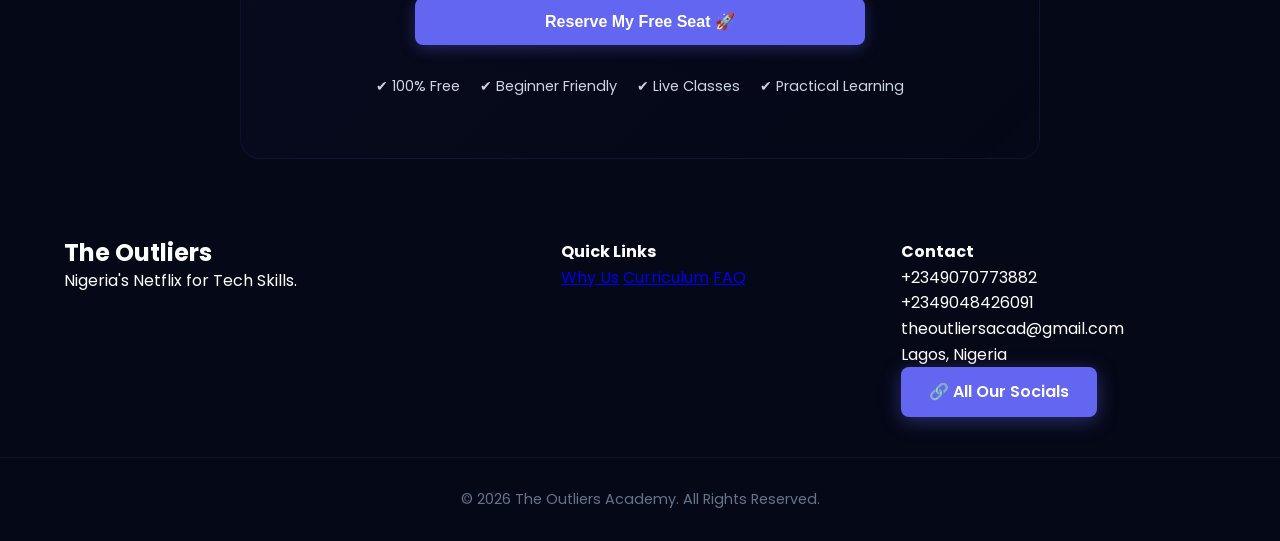
==== commit 4ff72ad2: "cghchg" ====
--- a/index.html
+++ b/index.html
@@ -630,6 +630,7 @@
 
             <h4>Contact</h4>
             <p>+2349070773882</p>
+            <p>+2349048426091</p>
             <p>theoutliersacad@gmail.com</p>
 
             <p>Lagos, Nigeria</p>
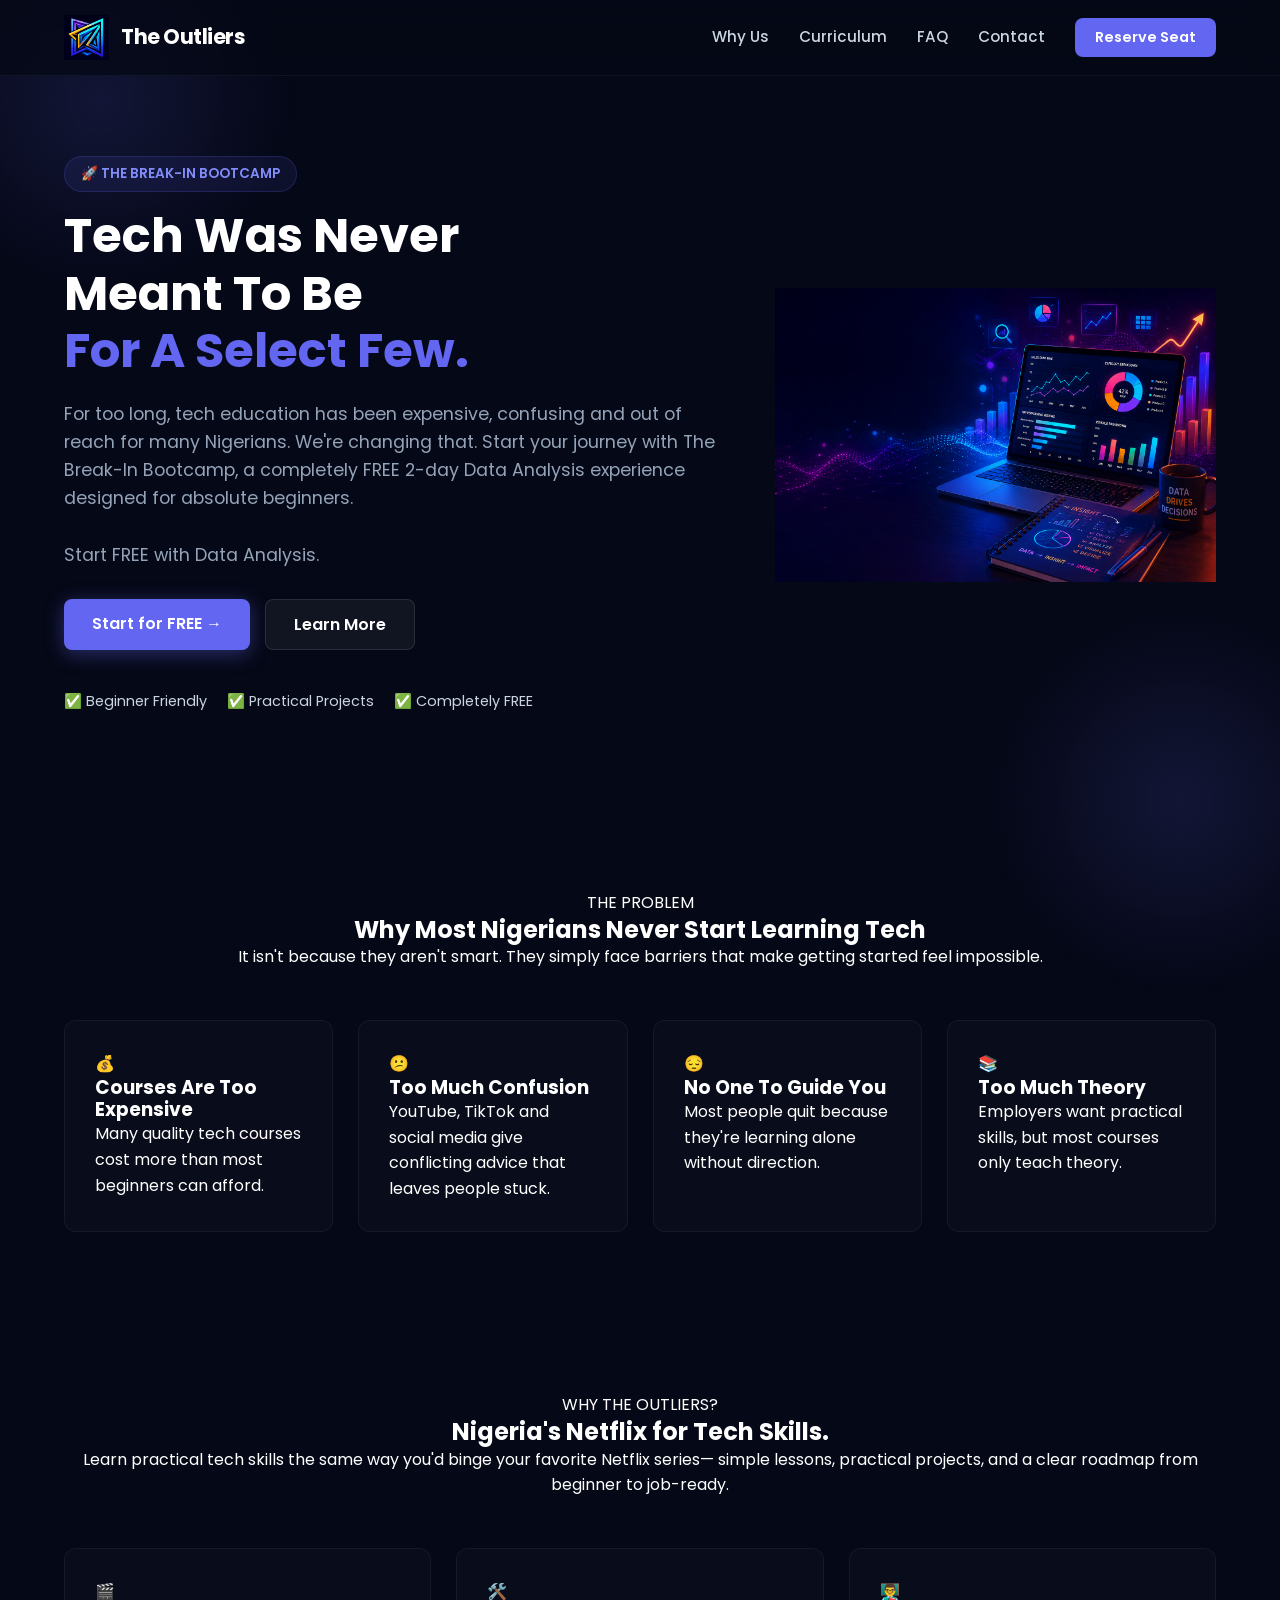
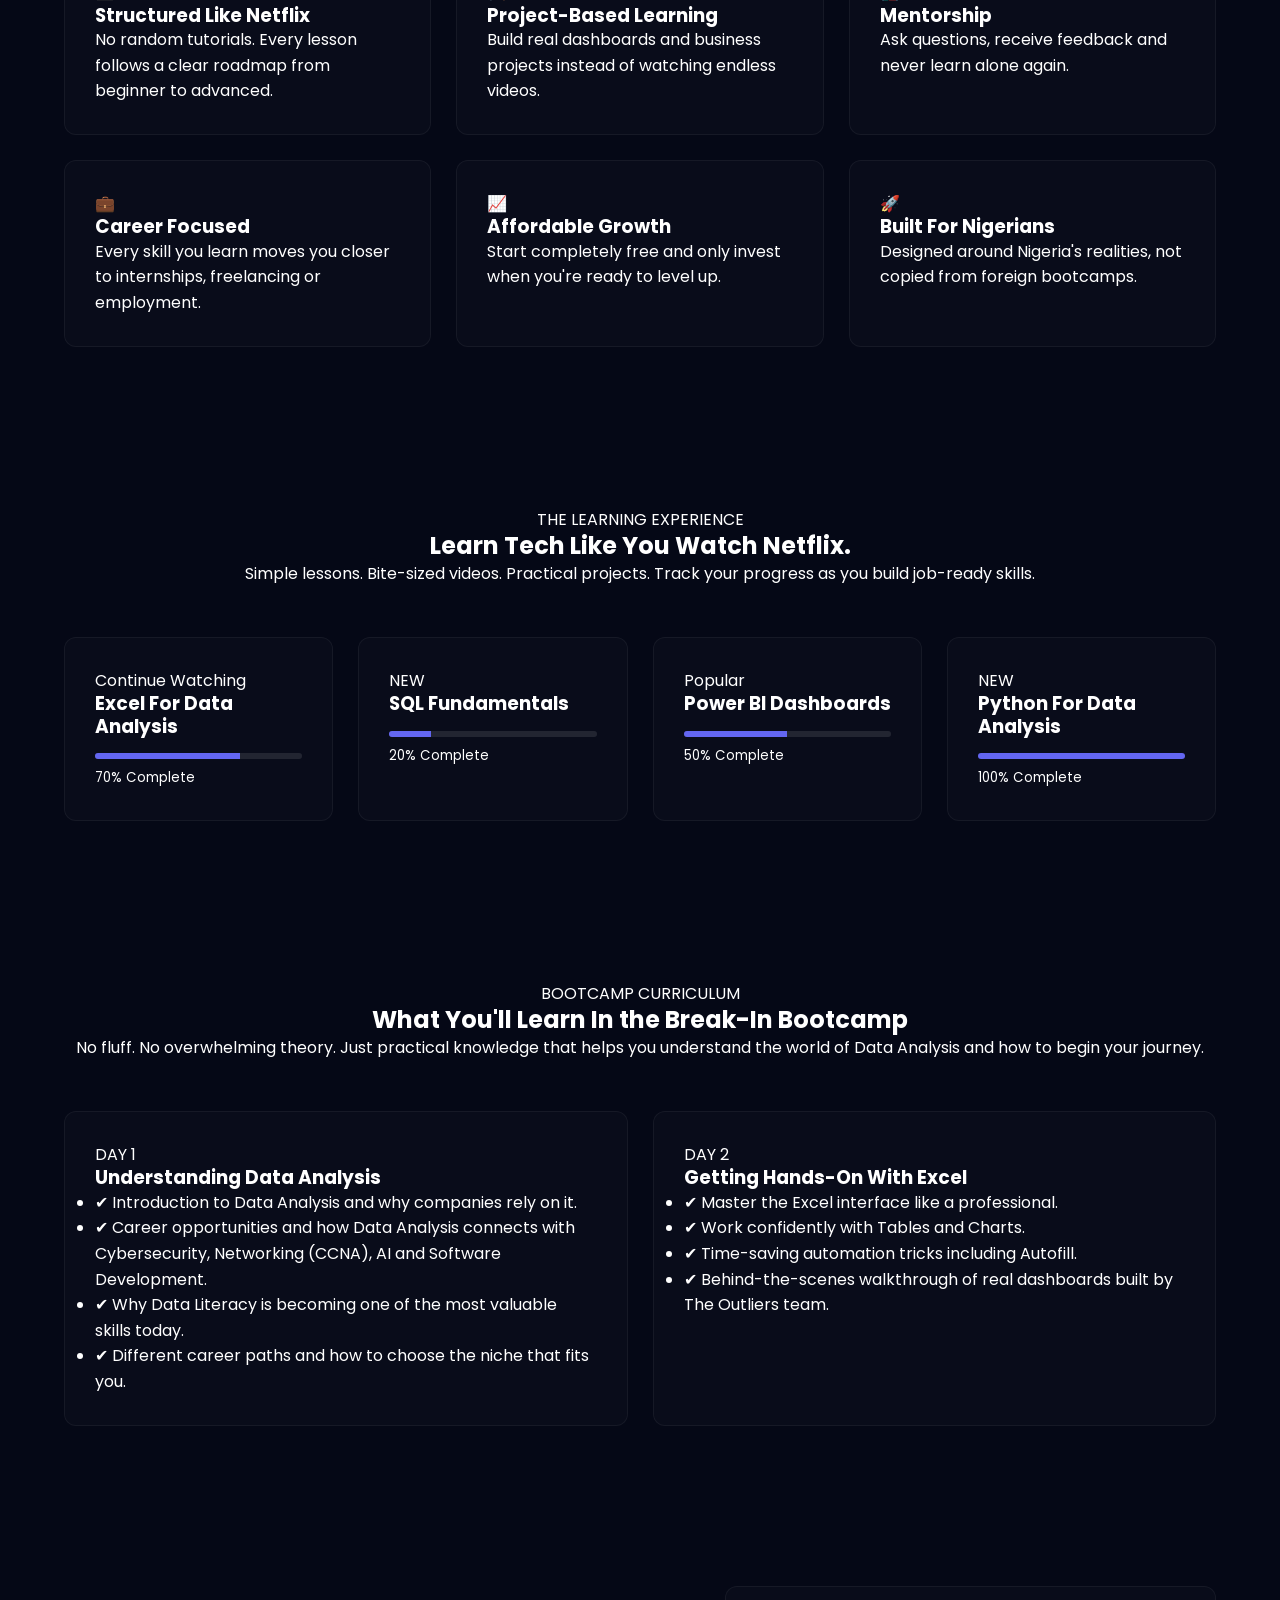
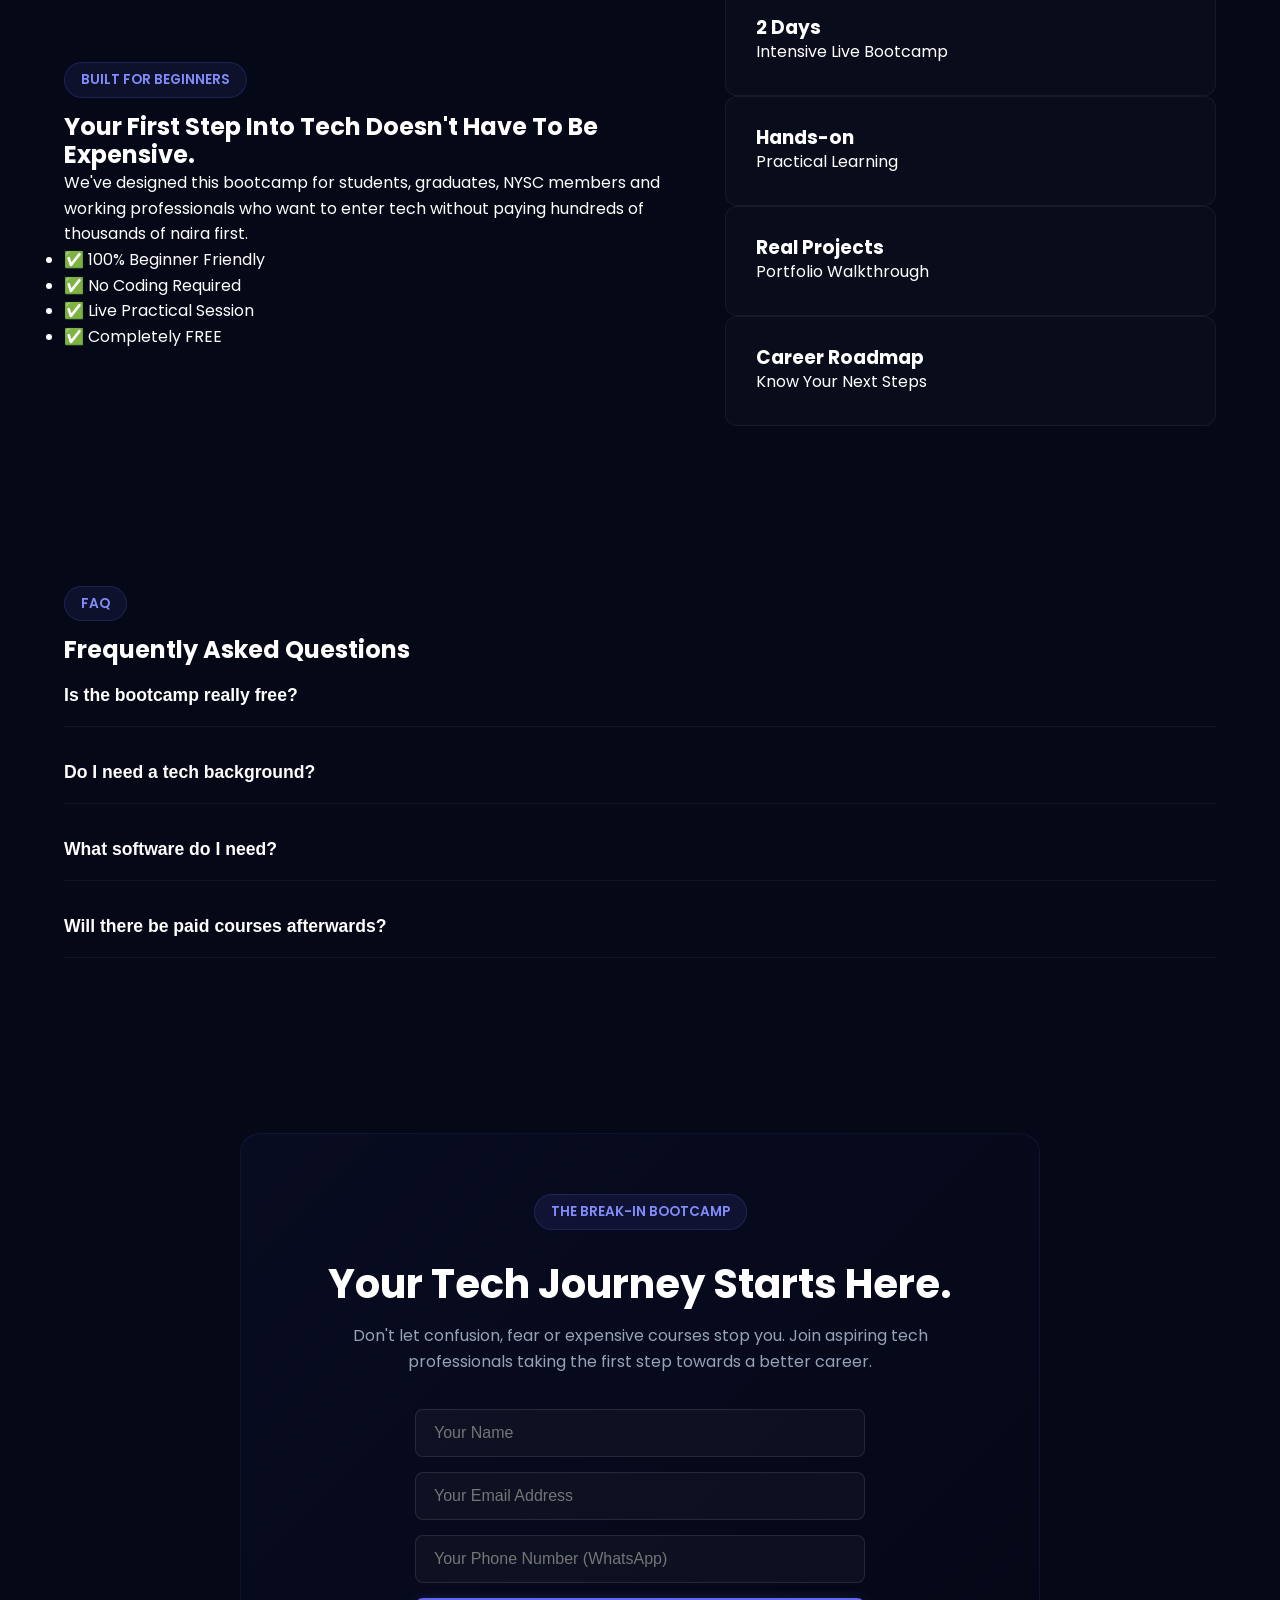
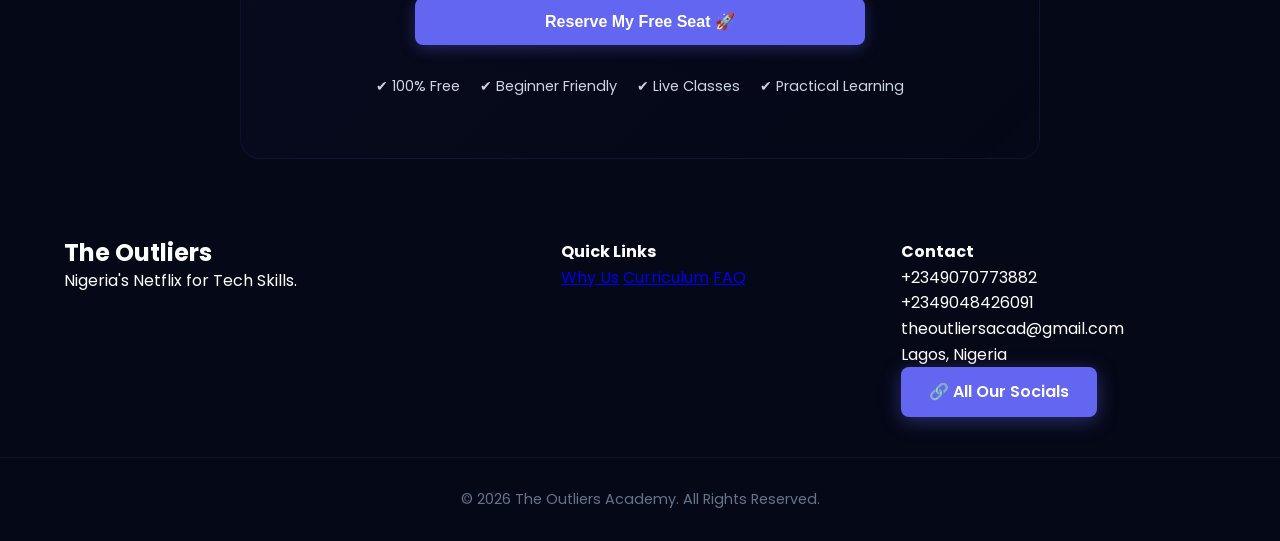
==== commit 9cd27384: "wtrhtr" ====
--- a/index.html
+++ b/index.html
@@ -53,7 +53,7 @@
         <div class="hero-left">
 
             <span class="badge">
-                🚀 The Break-In Bootcamp FREE 2-Days
+                🚀 The Break-In Bootcamp
             </span>
 
             <h1>
